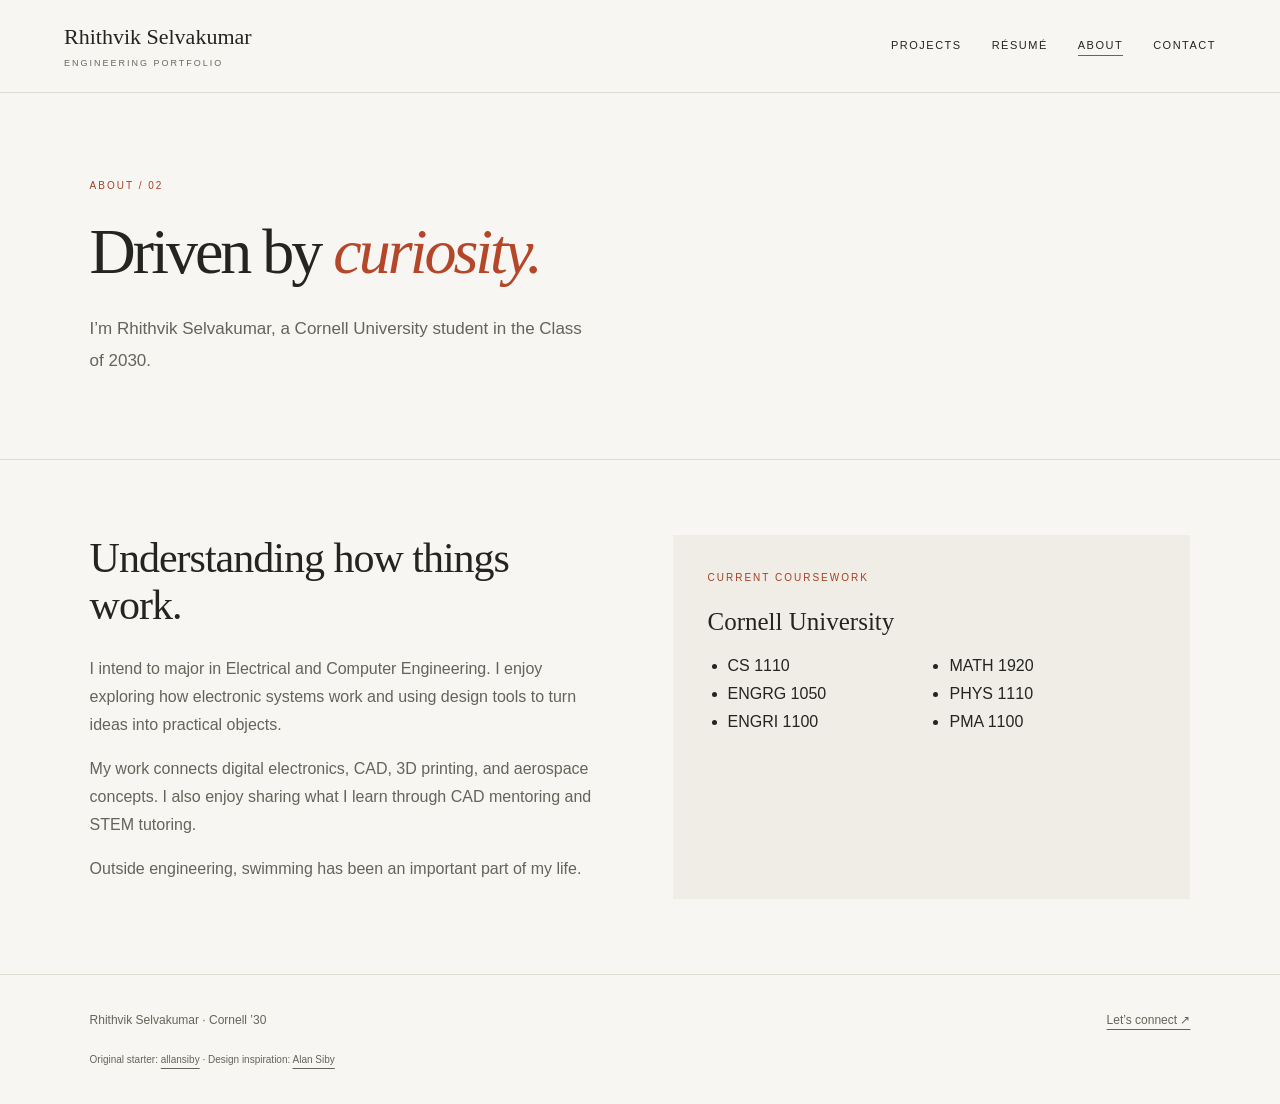
==== about.html @ dea01923 "Add files via upload" ====
<!DOCTYPE html><html lang="en"><head><meta charset="UTF-8"><meta name="viewport" content="width=device-width,initial-scale=1"><title>About | Rhithvik Selvakumar</title><meta name="description" content="Rhithvik Selvakumar’s engineering portfolio. Cornell University, Class of 2030. Electrical and computer engineering interests, digital circuits, CAD and fabrication."><link rel="stylesheet" href="styles.css"></head><body><a class="skip" href="#main">Skip to content</a><header><a class="logo" href="index.html">Rhithvik Selvakumar<span>ENGINEERING PORTFOLIO</span></a><nav aria-label="Main navigation"><a href="projects.html">Projects</a><a href="resume.html">Résumé</a><a href="about.html" aria-current="page">About</a><a href="contact.html">Contact</a></nav></header><main id="main"><section class="intro"><p class="eyebrow">About / 02</p><h1>Driven by <em>curiosity.</em></h1><p class="lead">I’m Rhithvik Selvakumar, a Cornell University student in the Class of 2030.</p></section><section class="section two-col"><div class="prose"><h2>Understanding how things work.</h2><p>I intend to major in Electrical and Computer Engineering. I enjoy exploring how electronic systems work and using design tools to turn ideas into practical objects.</p><p>My work connects digital electronics, CAD, 3D printing, and aerospace concepts. I also enjoy sharing what I learn through CAD mentoring and STEM tutoring.</p><p>Outside engineering, swimming has been an important part of my life.</p></div><div class="panel"><p class="eyebrow">Current coursework</p><h3>Cornell University</h3><ul><li>CS 1110</li><li>ENGRG 1050</li><li>ENGRI 1100</li><li>MATH 1920</li><li>PHYS 1110</li><li>PMA 1100</li></ul></div></section></main><footer><span>Rhithvik Selvakumar · Cornell ’30</span><a href="mailto:rhithvikselvakumar@gmail.com">Let’s connect ↗</a><small>Original starter: <a href="https://github.com/allansiby/Portfolio">allansiby</a> · Design inspiration: <a href="https://alansiby07.github.io/portfolio/">Alan Siby</a></small></footer></body></html>
---- styles.css ----
*{box-sizing:border-box}html{scroll-behavior:smooth}body{margin:0;background:#f7f6f2;color:#242521;font:16px/1.75 Arial,Helvetica,sans-serif}a{color:inherit;text-underline-offset:5px}a:hover{color:#a43f23}header{display:flex;justify-content:space-between;align-items:center;padding:24px 5%;border-bottom:1px solid #dedbd3;gap:25px}.logo{font:22px Georgia,serif;text-decoration:none}.logo span{display:block;font:9px Arial,sans-serif;letter-spacing:2px;margin-top:8px;color:#69685e}nav{display:flex;gap:30px}nav a{font-size:11px;letter-spacing:1.5px;text-transform:uppercase;text-decoration:none}nav a[aria-current]{border-bottom:1px solid #b44729}.hero{display:grid;grid-template-columns:1.1fr 1fr;align-items:center;gap:7%;min-height:740px;padding:80px 7%;border-bottom:1px solid #dedbd3}h1,h2,h3{font-family:Georgia,'Times New Roman',serif;font-weight:400;line-height:1.12;margin:0}h1{font-size:clamp(48px,6.4vw,88px);letter-spacing:-3px}h2{font-size:42px;letter-spacing:-1px}h3{font-size:25px}em{color:#b44729;font-weight:400}.eyebrow{font:10px/1.6 Arial,sans-serif;text-transform:uppercase;letter-spacing:2px;color:#a43f23;margin:0 0 22px}.lead{max-width:510px;color:#64645b;line-height:1.9;margin:25px 0 32px;font-size:17px}.actions{display:flex;flex-wrap:wrap;gap:14px}.button{display:inline-block;padding:13px 22px;background:#252720;color:#fff;text-decoration:none;font-size:11px;letter-spacing:1px;text-transform:uppercase;border:1px solid #252720}.button:hover{background:#a43f23;color:white}.outline{background:transparent;color:#252720}.hero-art svg{width:100%;display:block}.hero-art p{font:italic 14px Georgia,serif;text-align:right;color:#747064;margin-top:15px}.section{padding:75px 7%;border-bottom:1px solid #dedbd3}.section-head{display:flex;justify-content:space-between;align-items:end;gap:20px;margin-bottom:35px}.section-head a{font-size:12px}.gallery{display:grid;grid-template-columns:repeat(2,minmax(0,1fr));gap:28px}.card{border:1px solid #dedbd3;text-decoration:none;display:block;transition:transform .2s}.card:hover{transform:translateY(-4px);color:inherit;border-color:#b44729}.card-art{height:230px;overflow:hidden;background:#efede6}.card-art svg{width:100%;height:100%}.card-text{padding:26px}.card-text .eyebrow{margin-bottom:12px}.card h3 span{float:right;color:#b44729}.card p:not(.eyebrow){font-size:14px;color:#66665e;margin-bottom:0}.ruled{border-bottom:1px solid #dedbd3;padding-bottom:15px}.timeline{margin:40px 0 0 5px;border-left:1px solid #d0c9bc;padding-left:35px}.timeline article{position:relative;max-width:660px;margin-bottom:38px}.timeline article:before{content:'';position:absolute;left:-40px;top:4px;width:9px;height:9px;border-radius:50%;background:#b44729}.timeline .eyebrow{margin-bottom:8px}.timeline p:not(.eyebrow){color:#64645b;font-size:15px}.intro{padding:85px 7% 50px;border-bottom:1px solid #dedbd3}.intro h1{max-width:950px;font-size:clamp(40px,5vw,68px)}.two-col,.detail{display:grid;grid-template-columns:1fr 1fr;gap:65px}.prose{max-width:1000px}.prose p{color:#64645b}.prose h2{margin-bottom:26px}.prose h2:not(:first-child){margin-top:45px}.prose h3{font-size:22px;margin-top:26px}.panel{background:#efede6;padding:35px}.panel ul{padding-left:20px;columns:2}.project-art svg{width:100%}.note{font-size:12px;border-top:1px solid #ddd7cc;padding-top:20px}.contact{display:grid;gap:25px}.contact a{font-size:clamp(16px,2.5vw,30px);overflow-wrap:anywhere}footer{padding:35px 7%;display:flex;flex-wrap:wrap;gap:20px;justify-content:space-between;font-size:12px;color:#64645b}footer small{width:100%;font-size:10px}a:focus-visible{outline:3px solid #b44729;outline-offset:5px}.skip{position:absolute;top:-100px;background:white;padding:12px}.skip:focus{top:5px;z-index:10}@media(max-width:760px){header{align-items:flex-start;flex-direction:column;padding:22px 6%}nav{gap:22px;flex-wrap:wrap}.hero{grid-template-columns:1fr;min-height:auto;padding:55px 6%;gap:35px}h1{letter-spacing:-2px}.hero-art{max-width:430px}.section,.intro{padding:48px 6%}.gallery,.two-col,.detail{grid-template-columns:1fr;gap:25px}.section-head{align-items:start}h2{font-size:32px}.card-art{height:210px}.lead{font-size:16px}.intro h1{overflow-wrap:anywhere}footer{padding:28px 6%}}@media(prefers-reduced-motion:reduce){html{scroll-behavior:auto}.card{transition:none}}@media print{header,footer,.actions{display:none}.hero{min-height:0}.section{padding:20px}.card{break-inside:avoid}body{background:white}}
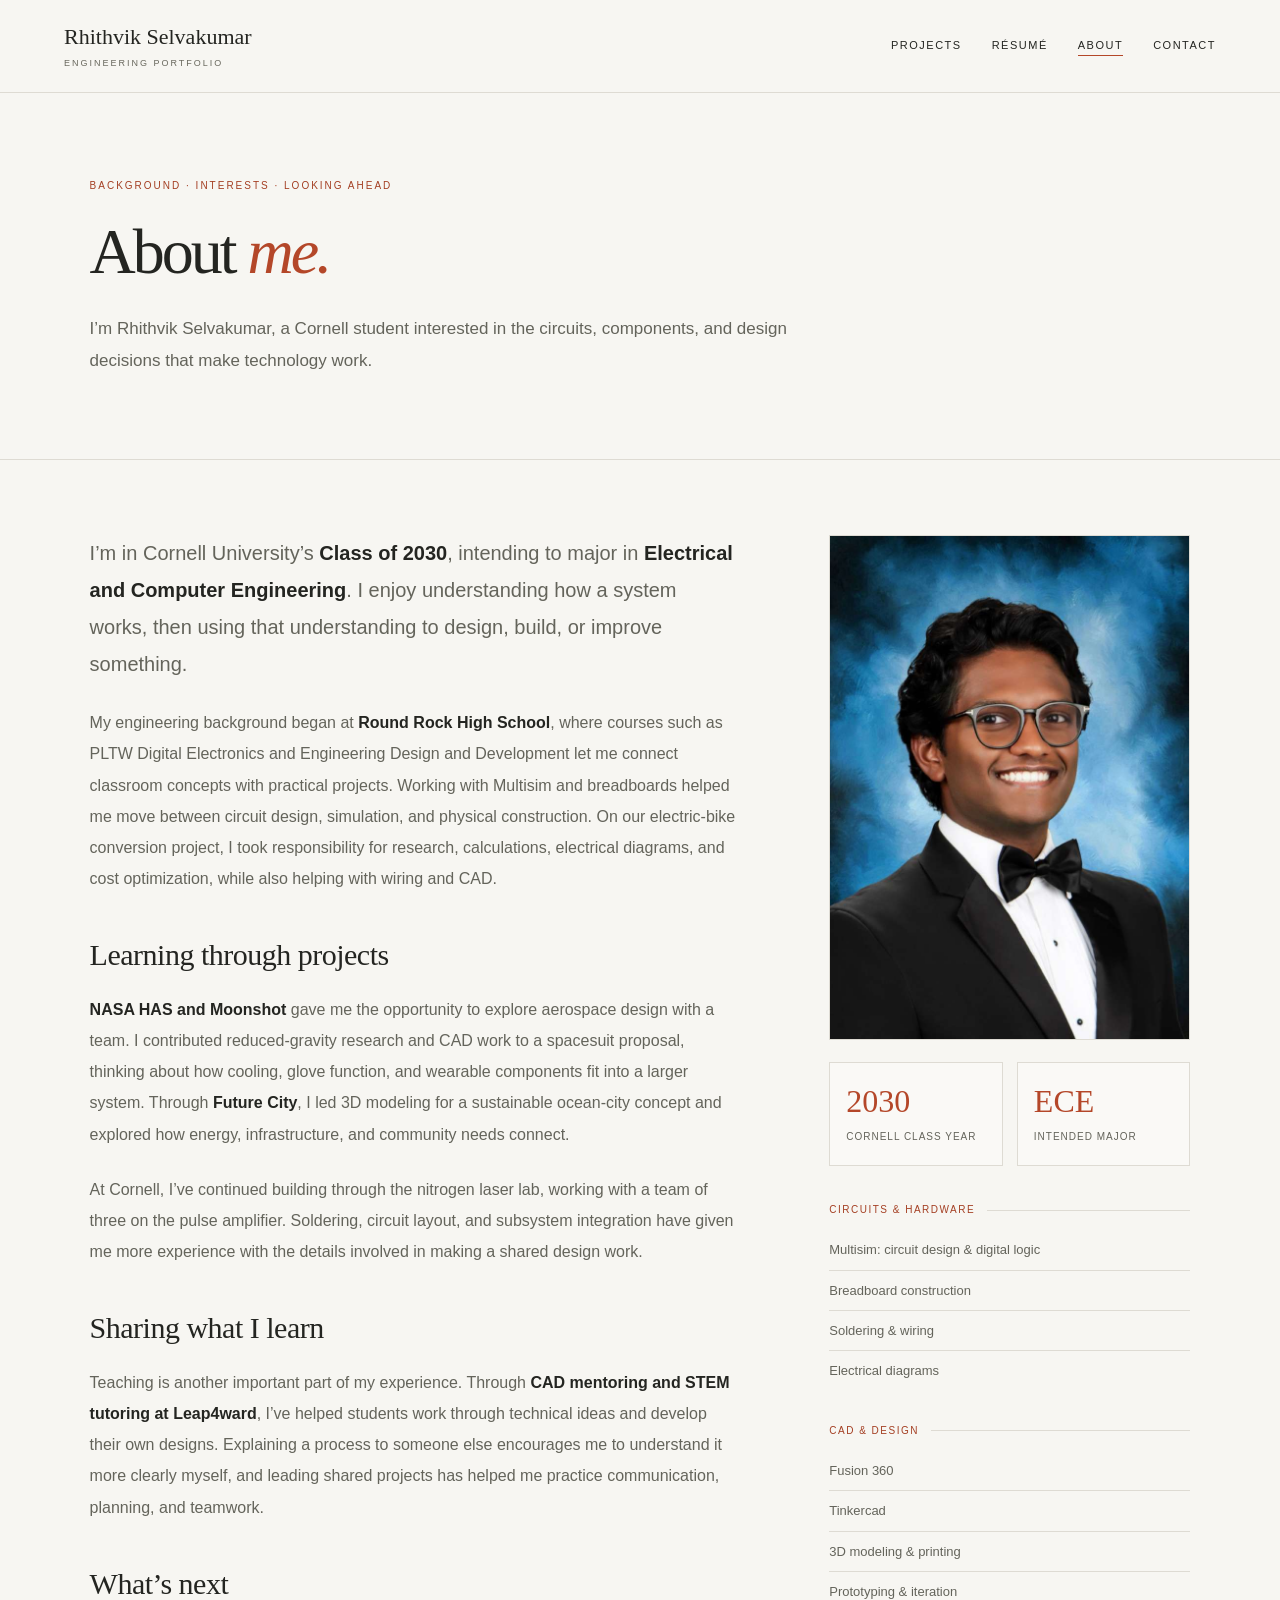
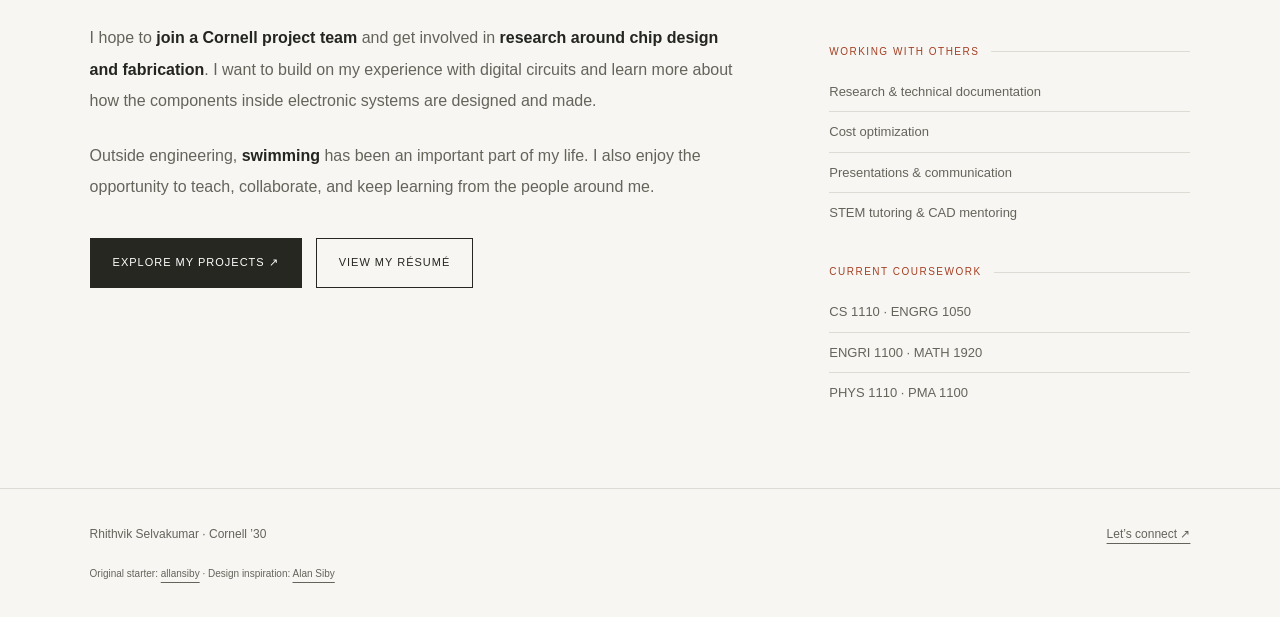
==== commit 8882b9ff: "Add files via upload" ====
--- a/about.html
+++ b/about.html
@@ -1 +1 @@
-<!DOCTYPE html><html lang="en"><head><meta charset="UTF-8"><meta name="viewport" content="width=device-width,initial-scale=1"><title>About | Rhithvik Selvakumar</title><meta name="description" content="Rhithvik Selvakumar’s engineering portfolio. Cornell University, Class of 2030. Electrical and computer engineering interests, digital circuits, CAD and fabrication."><link rel="stylesheet" href="styles.css"></head><body><a class="skip" href="#main">Skip to content</a><header><a class="logo" href="index.html">Rhithvik Selvakumar<span>ENGINEERING PORTFOLIO</span></a><nav aria-label="Main navigation"><a href="projects.html">Projects</a><a href="resume.html">Résumé</a><a href="about.html" aria-current="page">About</a><a href="contact.html">Contact</a></nav></header><main id="main"><section class="intro"><p class="eyebrow">About / 02</p><h1>Driven by <em>curiosity.</em></h1><p class="lead">I’m Rhithvik Selvakumar, a Cornell University student in the Class of 2030.</p></section><section class="section two-col"><div class="prose"><h2>Understanding how things work.</h2><p>I intend to major in Electrical and Computer Engineering. I enjoy exploring how electronic systems work and using design tools to turn ideas into practical objects.</p><p>My work connects digital electronics, CAD, 3D printing, and aerospace concepts. I also enjoy sharing what I learn through CAD mentoring and STEM tutoring.</p><p>Outside engineering, swimming has been an important part of my life.</p></div><div class="panel"><p class="eyebrow">Current coursework</p><h3>Cornell University</h3><ul><li>CS 1110</li><li>ENGRG 1050</li><li>ENGRI 1100</li><li>MATH 1920</li><li>PHYS 1110</li><li>PMA 1100</li></ul></div></section></main><footer><span>Rhithvik Selvakumar · Cornell ’30</span><a href="mailto:rhithvikselvakumar@gmail.com">Let’s connect ↗</a><small>Original starter: <a href="https://github.com/allansiby/Portfolio">allansiby</a> · Design inspiration: <a href="https://alansiby07.github.io/portfolio/">Alan Siby</a></small></footer></body></html>+<!DOCTYPE html><html lang="en"><head><meta charset="UTF-8"><meta name="viewport" content="width=device-width,initial-scale=1"><title>About | Rhithvik Selvakumar</title><meta name="description" content="Meet Rhithvik Selvakumar, Cornell Class of 2030, with interests in electrical and computer engineering, chip design, CAD, and hands-on projects."><link rel="stylesheet" href="styles.css?v=laser-gallery-2"><link rel="stylesheet" href="about.css"></head><body><a class="skip" href="#main">Skip to content</a><header><a class="logo" href="index.html">Rhithvik Selvakumar<span>ENGINEERING PORTFOLIO</span></a><nav aria-label="Main navigation"><a href="projects.html">Projects</a><a href="resume.html">Résumé</a><a href="about.html" aria-current="page">About</a><a href="contact.html">Contact</a></nav></header><main id="main"><section class="intro about-intro"><p class="eyebrow">Background · Interests · Looking ahead</p><h1>About <em>me.</em></h1><p class="lead">I’m Rhithvik Selvakumar, a Cornell student interested in the circuits, components, and design decisions that make technology work.</p></section><section class="section about-layout"><div class="about-story"><p class="about-opening">I’m in Cornell University’s <strong>Class of 2030</strong>, intending to major in <strong>Electrical and Computer Engineering</strong>. I enjoy understanding how a system works, then using that understanding to design, build, or improve something.</p><p>My engineering background began at <strong>Round Rock High School</strong>, where courses such as PLTW Digital Electronics and Engineering Design and Development let me connect classroom concepts with practical projects. Working with Multisim and breadboards helped me move between circuit design, simulation, and physical construction. On our electric-bike conversion project, I took responsibility for research, calculations, electrical diagrams, and cost optimization, while also helping with wiring and CAD.</p><h2>Learning through projects</h2><p><strong>NASA HAS and Moonshot</strong> gave me the opportunity to explore aerospace design with a team. I contributed reduced-gravity research and CAD work to a spacesuit proposal, thinking about how cooling, glove function, and wearable components fit into a larger system. Through <strong>Future City</strong>, I led 3D modeling for a sustainable ocean-city concept and explored how energy, infrastructure, and community needs connect.</p><p>At Cornell, I’ve continued building through the nitrogen laser lab, working with a team of three on the pulse amplifier. Soldering, circuit layout, and subsystem integration have given me more experience with the details involved in making a shared design work.</p><h2>Sharing what I learn</h2><p>Teaching is another important part of my experience. Through <strong>CAD mentoring and STEM tutoring at Leap4ward</strong>, I’ve helped students work through technical ideas and develop their own designs. Explaining a process to someone else encourages me to understand it more clearly myself, and leading shared projects has helped me practice communication, planning, and teamwork.</p><h2>What’s next</h2><p>I hope to <strong>join a Cornell project team</strong> and get involved in <strong>research around chip design and fabrication</strong>. I want to build on my experience with digital circuits and learn more about how the components inside electronic systems are designed and made.</p><p>Outside engineering, <strong>swimming</strong> has been an important part of my life. I also enjoy the opportunity to teach, collaborate, and keep learning from the people around me.</p><div class="actions about-actions"><a class="button" href="projects.html">Explore my projects ↗</a><a class="button outline" href="resume.html">View my résumé</a></div></div><aside class="about-aside" aria-label="Portrait, education, and skills"><img class="about-photo" src="images/about/rhithvik-headshot.jpg" alt="Portrait of Rhithvik Selvakumar" width="731" height="1024"><div class="about-facts"><div><strong>2030</strong><span>Cornell class year</span></div><div><strong>ECE</strong><span>Intended major</span></div></div><section class="about-skill"><h2>Circuits &amp; hardware</h2><ul><li>Multisim: circuit design &amp; digital logic</li><li>Breadboard construction</li><li>Soldering &amp; wiring</li><li>Electrical diagrams</li></ul></section><section class="about-skill"><h2>CAD &amp; design</h2><ul><li>Fusion 360</li><li>Tinkercad</li><li>3D modeling &amp; printing</li><li>Prototyping &amp; iteration</li></ul></section><section class="about-skill"><h2>Working with others</h2><ul><li>Research &amp; technical documentation</li><li>Cost optimization</li><li>Presentations &amp; communication</li><li>STEM tutoring &amp; CAD mentoring</li></ul></section><section class="about-skill"><h2>Current coursework</h2><ul><li>CS 1110 · ENGRG 1050</li><li>ENGRI 1100 · MATH 1920</li><li>PHYS 1110 · PMA 1100</li></ul></section></aside></section></main><footer><span>Rhithvik Selvakumar · Cornell ’30</span><a href="mailto:rhithvikselvakumar@gmail.com">Let’s connect ↗</a><small>Original starter: <a href="https://github.com/allansiby/Portfolio">allansiby</a> · Design inspiration: <a href="https://alansiby07.github.io/portfolio/">Alan Siby</a></small></footer></body></html>
--- a/styles.css
+++ b/styles.css
@@ -1 +1,6 @@
 *{box-sizing:border-box}html{scroll-behavior:smooth}body{margin:0;background:#f7f6f2;color:#242521;font:16px/1.75 Arial,Helvetica,sans-serif}a{color:inherit;text-underline-offset:5px}a:hover{color:#a43f23}header{display:flex;justify-content:space-between;align-items:center;padding:24px 5%;border-bottom:1px solid #dedbd3;gap:25px}.logo{font:22px Georgia,serif;text-decoration:none}.logo span{display:block;font:9px Arial,sans-serif;letter-spacing:2px;margin-top:8px;color:#69685e}nav{display:flex;gap:30px}nav a{font-size:11px;letter-spacing:1.5px;text-transform:uppercase;text-decoration:none}nav a[aria-current]{border-bottom:1px solid #b44729}.hero{display:grid;grid-template-columns:1.1fr 1fr;align-items:center;gap:7%;min-height:740px;padding:80px 7%;border-bottom:1px solid #dedbd3}h1,h2,h3{font-family:Georgia,'Times New Roman',serif;font-weight:400;line-height:1.12;margin:0}h1{font-size:clamp(48px,6.4vw,88px);letter-spacing:-3px}h2{font-size:42px;letter-spacing:-1px}h3{font-size:25px}em{color:#b44729;font-weight:400}.eyebrow{font:10px/1.6 Arial,sans-serif;text-transform:uppercase;letter-spacing:2px;color:#a43f23;margin:0 0 22px}.lead{max-width:510px;color:#64645b;line-height:1.9;margin:25px 0 32px;font-size:17px}.actions{display:flex;flex-wrap:wrap;gap:14px}.button{display:inline-block;padding:13px 22px;background:#252720;color:#fff;text-decoration:none;font-size:11px;letter-spacing:1px;text-transform:uppercase;border:1px solid #252720}.button:hover{background:#a43f23;color:white}.outline{background:transparent;color:#252720}.hero-art svg{width:100%;display:block}.hero-art p{font:italic 14px Georgia,serif;text-align:right;color:#747064;margin-top:15px}.section{padding:75px 7%;border-bottom:1px solid #dedbd3}.section-head{display:flex;justify-content:space-between;align-items:end;gap:20px;margin-bottom:35px}.section-head a{font-size:12px}.gallery{display:grid;grid-template-columns:repeat(2,minmax(0,1fr));gap:28px}.card{border:1px solid #dedbd3;text-decoration:none;display:block;transition:transform .2s}.card:hover{transform:translateY(-4px);color:inherit;border-color:#b44729}.card-art{height:230px;overflow:hidden;background:#efede6}.card-art svg{width:100%;height:100%}.card-text{padding:26px}.card-text .eyebrow{margin-bottom:12px}.card h3 span{float:right;color:#b44729}.card p:not(.eyebrow){font-size:14px;color:#66665e;margin-bottom:0}.ruled{border-bottom:1px solid #dedbd3;padding-bottom:15px}.timeline{margin:40px 0 0 5px;border-left:1px solid #d0c9bc;padding-left:35px}.timeline article{position:relative;max-width:660px;margin-bottom:38px}.timeline article:before{content:'';position:absolute;left:-40px;top:4px;width:9px;height:9px;border-radius:50%;background:#b44729}.timeline .eyebrow{margin-bottom:8px}.timeline p:not(.eyebrow){color:#64645b;font-size:15px}.intro{padding:85px 7% 50px;border-bottom:1px solid #dedbd3}.intro h1{max-width:950px;font-size:clamp(40px,5vw,68px)}.two-col,.detail{display:grid;grid-template-columns:1fr 1fr;gap:65px}.prose{max-width:1000px}.prose p{color:#64645b}.prose h2{margin-bottom:26px}.prose h2:not(:first-child){margin-top:45px}.prose h3{font-size:22px;margin-top:26px}.panel{background:#efede6;padding:35px}.panel ul{padding-left:20px;columns:2}.project-art svg{width:100%}.note{font-size:12px;border-top:1px solid #ddd7cc;padding-top:20px}.contact{display:grid;gap:25px}.contact a{font-size:clamp(16px,2.5vw,30px);overflow-wrap:anywhere}footer{padding:35px 7%;display:flex;flex-wrap:wrap;gap:20px;justify-content:space-between;font-size:12px;color:#64645b}footer small{width:100%;font-size:10px}a:focus-visible{outline:3px solid #b44729;outline-offset:5px}.skip{position:absolute;top:-100px;background:white;padding:12px}.skip:focus{top:5px;z-index:10}@media(max-width:760px){header{align-items:flex-start;flex-direction:column;padding:22px 6%}nav{gap:22px;flex-wrap:wrap}.hero{grid-template-columns:1fr;min-height:auto;padding:55px 6%;gap:35px}h1{letter-spacing:-2px}.hero-art{max-width:430px}.section,.intro{padding:48px 6%}.gallery,.two-col,.detail{grid-template-columns:1fr;gap:25px}.section-head{align-items:start}h2{font-size:32px}.card-art{height:210px}.lead{font-size:16px}.intro h1{overflow-wrap:anywhere}footer{padding:28px 6%}}@media(prefers-reduced-motion:reduce){html{scroll-behavior:auto}.card{transition:none}}@media print{header,footer,.actions{display:none}.hero{min-height:0}.section{padding:20px}.card{break-inside:avoid}body{background:white}}
+
+/* Laser project gallery */
+.card-art img{width:100%;height:100%;object-fit:cover}.project-summary{max-width:850px;margin-bottom:35px}.project-summary p:not(.eyebrow){color:#64645b}.carousel{max-width:1100px;margin:0 auto 65px}.carousel-stage{height:clamp(290px,60vw,650px);background:#eae7df;display:flex;align-items:center;justify-content:center;touch-action:pan-y}.carousel-stage img,.carousel-stage video{width:100%;height:100%;object-fit:contain}.carousel-controls{display:flex;justify-content:space-between;align-items:center;gap:12px;margin:18px 0}.carousel button{cursor:pointer;font:inherit;background:transparent;color:#252720;border:1px solid #b9b3a7;padding:10px 16px;min-height:44px}.carousel button:hover{border-color:#a43f23;color:#a43f23}.carousel button:focus-visible{outline:3px solid #b44729;outline-offset:3px}#laser-caption{margin-bottom:5px;color:#64645b}#laser-original{font-size:12px}.carousel-thumbs{display:flex;gap:9px;overflow-x:auto;padding:15px 3px}.carousel-thumbs button{padding:3px;flex:0 0 88px;height:70px}.carousel-thumbs img{width:100%;height:100%;object-fit:cover}.carousel-thumbs button[aria-current=true]{border:3px solid #a43f23}.case-study{display:grid;grid-template-columns:1fr 1fr;gap:40px 55px;margin-bottom:45px}.case-study h2{font-size:30px}.case-study p,.case-study li{color:#64645b}.case-study ul{padding-left:20px}@media(max-width:760px){.case-study{grid-template-columns:1fr}.carousel-controls button{font-size:13px;padding:10px}.carousel-stage{height:380px}}
+
+.carousel-thumbs button{position:relative}.video-badge{position:absolute;bottom:3px;right:3px;background:#252720;color:white;font-size:12px;padding:0 6px;border-radius:2px}
--- a/about.css
+++ b/about.css
@@ -0,0 +1 @@
+.about-intro .lead{max-width:740px}.about-layout{display:grid;grid-template-columns:minmax(0,1.8fr) minmax(250px,1fr);gap:clamp(40px,7vw,100px);align-items:start}.about-story{color:#64645b;font-size:16px;line-height:1.95}.about-story p{margin:0 0 24px}.about-story .about-opening{font-size:20px;line-height:1.85}.about-story strong{color:#242521;font-weight:600}.about-story h2{font-size:30px;line-height:1.25;letter-spacing:-.5px;margin:42px 0 20px;color:#242521}.about-photo{display:block;width:100%;height:auto;border:1px solid #dedbd3}.about-facts{display:grid;grid-template-columns:1fr 1fr;gap:14px;margin:22px 0 36px}.about-facts>div{border:1px solid #dedbd3;padding:20px 16px;background:#faf9f6}.about-facts strong{display:block;font:32px/1.15 Georgia,serif;color:#b44729;margin-bottom:8px}.about-facts span{display:block;font:10px/1.7 Arial,sans-serif;letter-spacing:1px;text-transform:uppercase;color:#64645b}.about-skill{margin-top:32px}.about-skill h2{display:flex;align-items:center;gap:12px;font:10px/1.6 Arial,sans-serif;text-transform:uppercase;letter-spacing:1.5px;color:#a43f23}.about-skill h2:after{content:'';height:1px;flex:1;background:#dedbd3}.about-skill ul{list-style:none;padding:0;margin:12px 0 0}.about-skill li{padding:9px 0;border-bottom:1px solid #dedbd3;color:#64645b;font-size:13px;line-height:1.65}.about-skill li:last-child{border-bottom:0}.about-actions{margin-top:36px}@media(max-width:760px){.about-layout{grid-template-columns:1fr;gap:42px}.about-aside{display:grid;grid-template-columns:1fr 1fr;gap:0 24px}.about-photo{grid-column:1/-1;max-width:320px;margin:auto}.about-facts{grid-column:1/-1;width:100%;max-width:420px;margin:22px auto 0}.about-story .about-opening{font-size:18px}.about-story h2{font-size:27px}.about-story{font-size:15px}}@media(max-width:420px){.about-aside{grid-template-columns:1fr}.about-skill{grid-column:1/-1}}@media print{.about-layout{grid-template-columns:2fr 1fr;gap:30px}.about-story{font-size:12px}.about-story h2{margin-top:24px}}
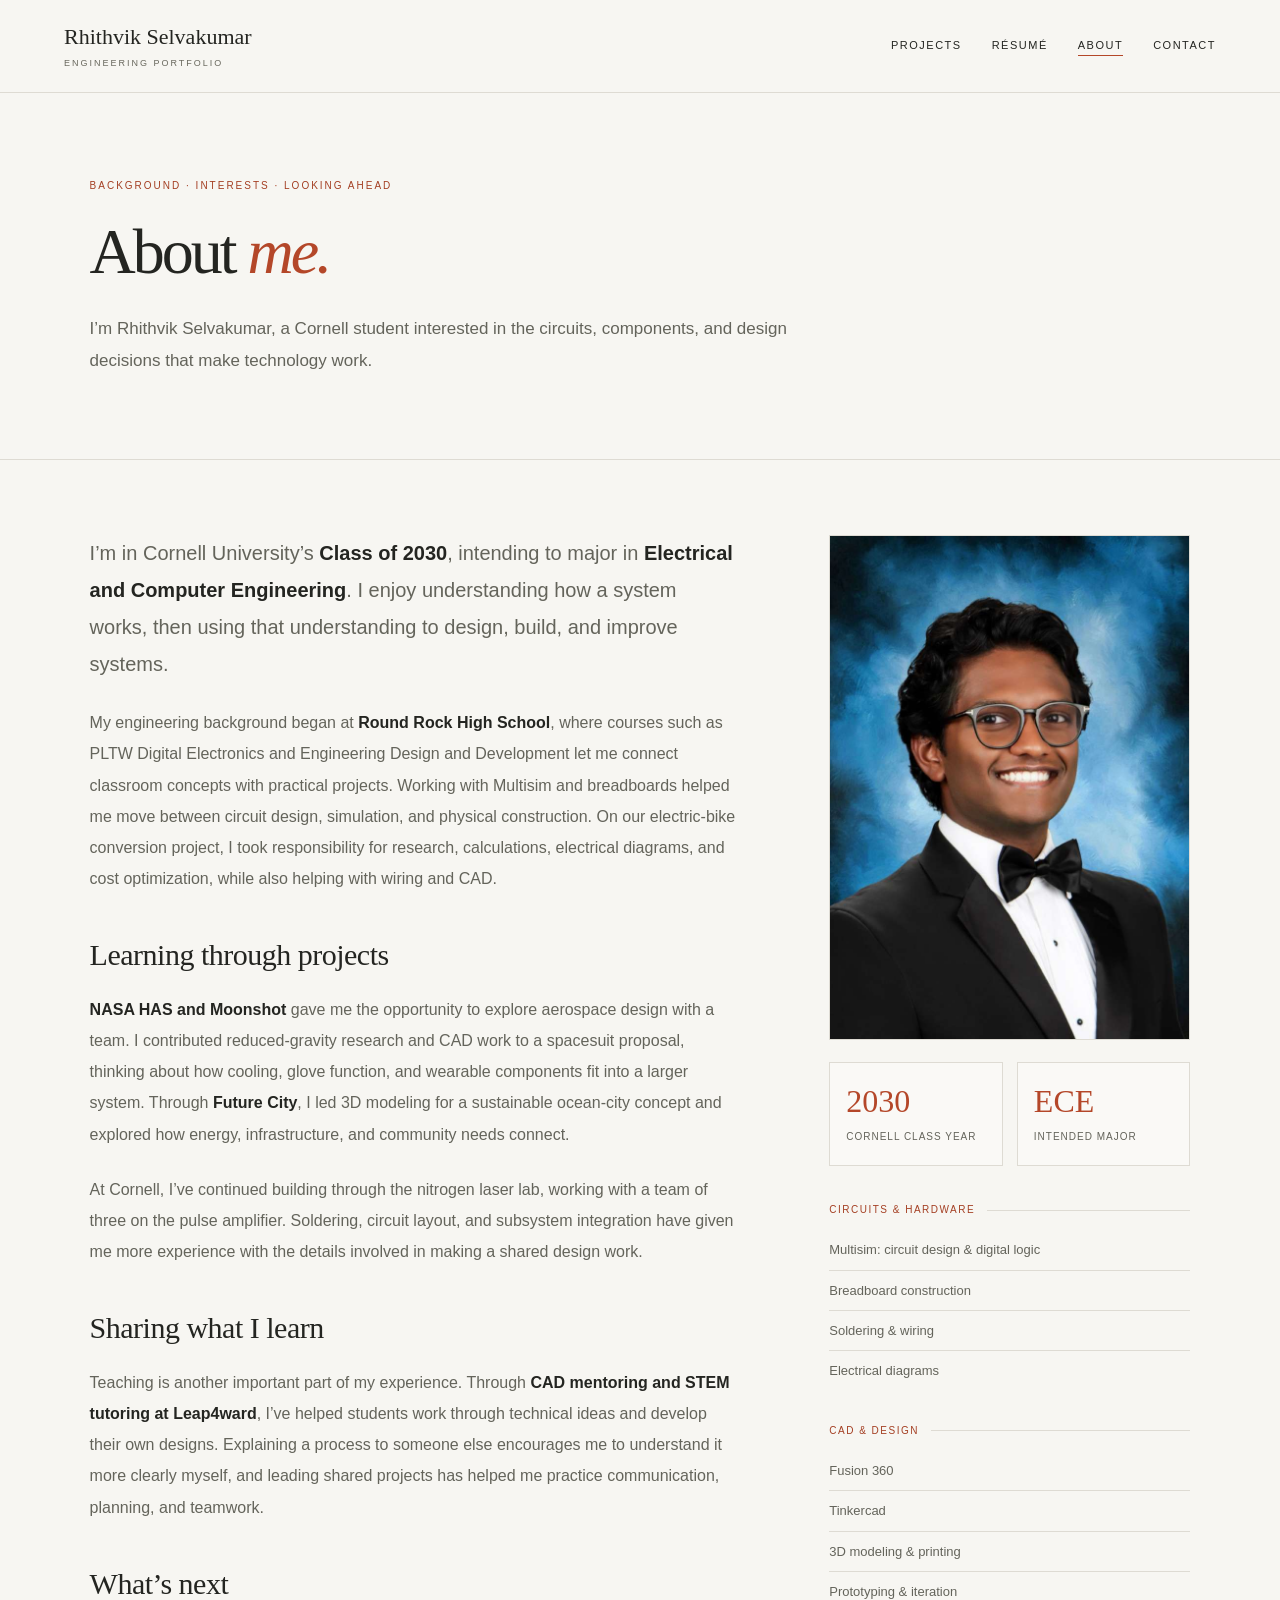
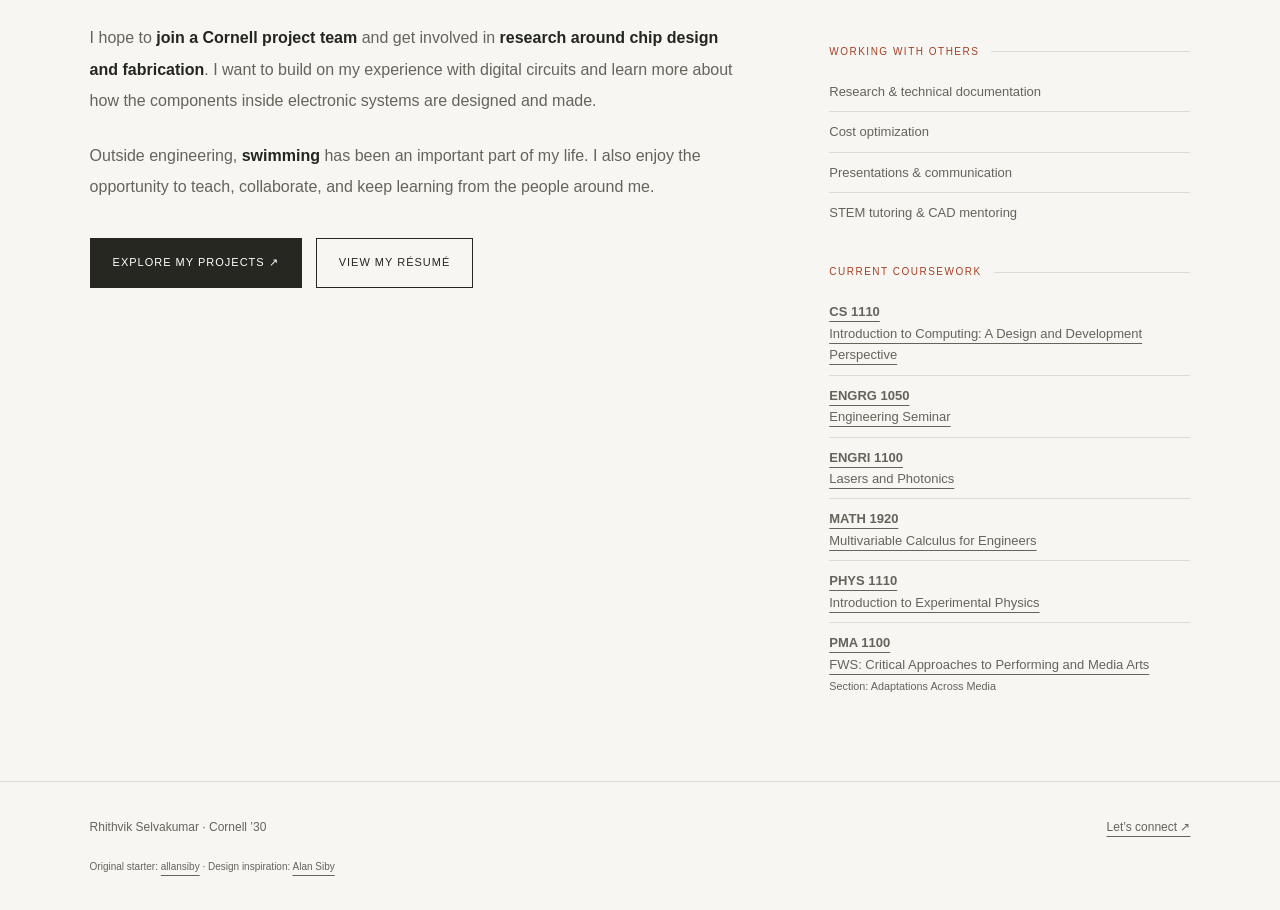
==== commit 41f76dce: "Add files via upload" ====
--- a/about.html
+++ b/about.html
@@ -1 +1 @@
-<!DOCTYPE html><html lang="en"><head><meta charset="UTF-8"><meta name="viewport" content="width=device-width,initial-scale=1"><title>About | Rhithvik Selvakumar</title><meta name="description" content="Meet Rhithvik Selvakumar, Cornell Class of 2030, with interests in electrical and computer engineering, chip design, CAD, and hands-on projects."><link rel="stylesheet" href="styles.css?v=laser-gallery-2"><link rel="stylesheet" href="about.css"></head><body><a class="skip" href="#main">Skip to content</a><header><a class="logo" href="index.html">Rhithvik Selvakumar<span>ENGINEERING PORTFOLIO</span></a><nav aria-label="Main navigation"><a href="projects.html">Projects</a><a href="resume.html">Résumé</a><a href="about.html" aria-current="page">About</a><a href="contact.html">Contact</a></nav></header><main id="main"><section class="intro about-intro"><p class="eyebrow">Background · Interests · Looking ahead</p><h1>About <em>me.</em></h1><p class="lead">I’m Rhithvik Selvakumar, a Cornell student interested in the circuits, components, and design decisions that make technology work.</p></section><section class="section about-layout"><div class="about-story"><p class="about-opening">I’m in Cornell University’s <strong>Class of 2030</strong>, intending to major in <strong>Electrical and Computer Engineering</strong>. I enjoy understanding how a system works, then using that understanding to design, build, or improve something.</p><p>My engineering background began at <strong>Round Rock High School</strong>, where courses such as PLTW Digital Electronics and Engineering Design and Development let me connect classroom concepts with practical projects. Working with Multisim and breadboards helped me move between circuit design, simulation, and physical construction. On our electric-bike conversion project, I took responsibility for research, calculations, electrical diagrams, and cost optimization, while also helping with wiring and CAD.</p><h2>Learning through projects</h2><p><strong>NASA HAS and Moonshot</strong> gave me the opportunity to explore aerospace design with a team. I contributed reduced-gravity research and CAD work to a spacesuit proposal, thinking about how cooling, glove function, and wearable components fit into a larger system. Through <strong>Future City</strong>, I led 3D modeling for a sustainable ocean-city concept and explored how energy, infrastructure, and community needs connect.</p><p>At Cornell, I’ve continued building through the nitrogen laser lab, working with a team of three on the pulse amplifier. Soldering, circuit layout, and subsystem integration have given me more experience with the details involved in making a shared design work.</p><h2>Sharing what I learn</h2><p>Teaching is another important part of my experience. Through <strong>CAD mentoring and STEM tutoring at Leap4ward</strong>, I’ve helped students work through technical ideas and develop their own designs. Explaining a process to someone else encourages me to understand it more clearly myself, and leading shared projects has helped me practice communication, planning, and teamwork.</p><h2>What’s next</h2><p>I hope to <strong>join a Cornell project team</strong> and get involved in <strong>research around chip design and fabrication</strong>. I want to build on my experience with digital circuits and learn more about how the components inside electronic systems are designed and made.</p><p>Outside engineering, <strong>swimming</strong> has been an important part of my life. I also enjoy the opportunity to teach, collaborate, and keep learning from the people around me.</p><div class="actions about-actions"><a class="button" href="projects.html">Explore my projects ↗</a><a class="button outline" href="resume.html">View my résumé</a></div></div><aside class="about-aside" aria-label="Portrait, education, and skills"><img class="about-photo" src="images/about/rhithvik-headshot.jpg" alt="Portrait of Rhithvik Selvakumar" width="731" height="1024"><div class="about-facts"><div><strong>2030</strong><span>Cornell class year</span></div><div><strong>ECE</strong><span>Intended major</span></div></div><section class="about-skill"><h2>Circuits &amp; hardware</h2><ul><li>Multisim: circuit design &amp; digital logic</li><li>Breadboard construction</li><li>Soldering &amp; wiring</li><li>Electrical diagrams</li></ul></section><section class="about-skill"><h2>CAD &amp; design</h2><ul><li>Fusion 360</li><li>Tinkercad</li><li>3D modeling &amp; printing</li><li>Prototyping &amp; iteration</li></ul></section><section class="about-skill"><h2>Working with others</h2><ul><li>Research &amp; technical documentation</li><li>Cost optimization</li><li>Presentations &amp; communication</li><li>STEM tutoring &amp; CAD mentoring</li></ul></section><section class="about-skill"><h2>Current coursework</h2><ul><li>CS 1110 · ENGRG 1050</li><li>ENGRI 1100 · MATH 1920</li><li>PHYS 1110 · PMA 1100</li></ul></section></aside></section></main><footer><span>Rhithvik Selvakumar · Cornell ’30</span><a href="mailto:rhithvikselvakumar@gmail.com">Let’s connect ↗</a><small>Original starter: <a href="https://github.com/allansiby/Portfolio">allansiby</a> · Design inspiration: <a href="https://alansiby07.github.io/portfolio/">Alan Siby</a></small></footer></body></html>+<!DOCTYPE html><html lang="en"><head><meta charset="UTF-8"><meta name="viewport" content="width=device-width,initial-scale=1"><title>About | Rhithvik Selvakumar</title><meta name="description" content="Meet Rhithvik Selvakumar, Cornell Class of 2030, with interests in electrical and computer engineering, chip design, CAD, and hands-on projects."><link rel="stylesheet" href="styles.css?v=laser-gallery-2"><link rel="stylesheet" href="about.css"></head><body><a class="skip" href="#main">Skip to content</a><header><a class="logo" href="index.html">Rhithvik Selvakumar<span>ENGINEERING PORTFOLIO</span></a><nav aria-label="Main navigation"><a href="projects.html">Projects</a><a href="resume.html">Résumé</a><a href="about.html" aria-current="page">About</a><a href="contact.html">Contact</a></nav></header><main id="main"><section class="intro about-intro"><p class="eyebrow">Background · Interests · Looking ahead</p><h1>About <em>me.</em></h1><p class="lead">I’m Rhithvik Selvakumar, a Cornell student interested in the circuits, components, and design decisions that make technology work.</p></section><section class="section about-layout"><div class="about-story"><p class="about-opening">I’m in Cornell University’s <strong>Class of 2030</strong>, intending to major in <strong>Electrical and Computer Engineering</strong>. I enjoy understanding how a system works, then using that understanding to design, build, and improve systems.</p><p>My engineering background began at <strong>Round Rock High School</strong>, where courses such as PLTW Digital Electronics and Engineering Design and Development let me connect classroom concepts with practical projects. Working with Multisim and breadboards helped me move between circuit design, simulation, and physical construction. On our electric-bike conversion project, I took responsibility for research, calculations, electrical diagrams, and cost optimization, while also helping with wiring and CAD.</p><h2>Learning through projects</h2><p><strong>NASA HAS and Moonshot</strong> gave me the opportunity to explore aerospace design with a team. I contributed reduced-gravity research and CAD work to a spacesuit proposal, thinking about how cooling, glove function, and wearable components fit into a larger system. Through <strong>Future City</strong>, I led 3D modeling for a sustainable ocean-city concept and explored how energy, infrastructure, and community needs connect.</p><p>At Cornell, I’ve continued building through the nitrogen laser lab, working with a team of three on the pulse amplifier. Soldering, circuit layout, and subsystem integration have given me more experience with the details involved in making a shared design work.</p><h2>Sharing what I learn</h2><p>Teaching is another important part of my experience. Through <strong>CAD mentoring and STEM tutoring at Leap4ward</strong>, I’ve helped students work through technical ideas and develop their own designs. Explaining a process to someone else encourages me to understand it more clearly myself, and leading shared projects has helped me practice communication, planning, and teamwork.</p><h2>What’s next</h2><p>I hope to <strong>join a Cornell project team</strong> and get involved in <strong>research around chip design and fabrication</strong>. I want to build on my experience with digital circuits and learn more about how the components inside electronic systems are designed and made.</p><p>Outside engineering, <strong>swimming</strong> has been an important part of my life. I also enjoy the opportunity to teach, collaborate, and keep learning from the people around me.</p><div class="actions about-actions"><a class="button" href="projects.html">Explore my projects ↗</a><a class="button outline" href="resume.html">View my résumé</a></div></div><aside class="about-aside" aria-label="Portrait, education, and skills"><img class="about-photo" src="images/about/rhithvik-headshot.jpg" alt="Portrait of Rhithvik Selvakumar" width="731" height="1024"><div class="about-facts"><div><strong>2030</strong><span>Cornell class year</span></div><div><strong>ECE</strong><span>Intended major</span></div></div><section class="about-skill"><h2>Circuits &amp; hardware</h2><ul><li>Multisim: circuit design &amp; digital logic</li><li>Breadboard construction</li><li>Soldering &amp; wiring</li><li>Electrical diagrams</li></ul></section><section class="about-skill"><h2>CAD &amp; design</h2><ul><li>Fusion 360</li><li>Tinkercad</li><li>3D modeling &amp; printing</li><li>Prototyping &amp; iteration</li></ul></section><section class="about-skill"><h2>Working with others</h2><ul><li>Research &amp; technical documentation</li><li>Cost optimization</li><li>Presentations &amp; communication</li><li>STEM tutoring &amp; CAD mentoring</li></ul></section><section class="about-skill"><h2>Current coursework</h2><ul><li><a href="https://catalog.cornell.edu/courses/cs/" target="_blank" rel="noopener"><strong>CS 1110</strong><br>Introduction to Computing: A Design and Development Perspective</a></li><li><a href="https://catalog.cornell.edu/courses/engrg/" target="_blank" rel="noopener"><strong>ENGRG 1050</strong><br>Engineering Seminar</a></li><li><a href="https://catalog.cornell.edu/courses/engri/" target="_blank" rel="noopener"><strong>ENGRI 1100</strong><br>Lasers and Photonics</a></li><li><a href="https://catalog.cornell.edu/courses/math/" target="_blank" rel="noopener"><strong>MATH 1920</strong><br>Multivariable Calculus for Engineers</a></li><li><a href="https://catalog.cornell.edu/courses/phys/" target="_blank" rel="noopener"><strong>PHYS 1110</strong><br>Introduction to Experimental Physics</a></li><li><a href="https://classes.cornell.edu/browse/roster/FA26/class/PMA/1100" target="_blank" rel="noopener"><strong>PMA 1100</strong><br>FWS: Critical Approaches to Performing and Media Arts</a><br><small>Section: Adaptations Across Media</small></li></ul></section></aside></section></main><footer><span>Rhithvik Selvakumar · Cornell ’30</span><a href="mailto:rhithvikselvakumar@gmail.com">Let’s connect ↗</a><small>Original starter: <a href="https://github.com/allansiby/Portfolio">allansiby</a> · Design inspiration: <a href="https://alansiby07.github.io/portfolio/">Alan Siby</a></small></footer></body></html>
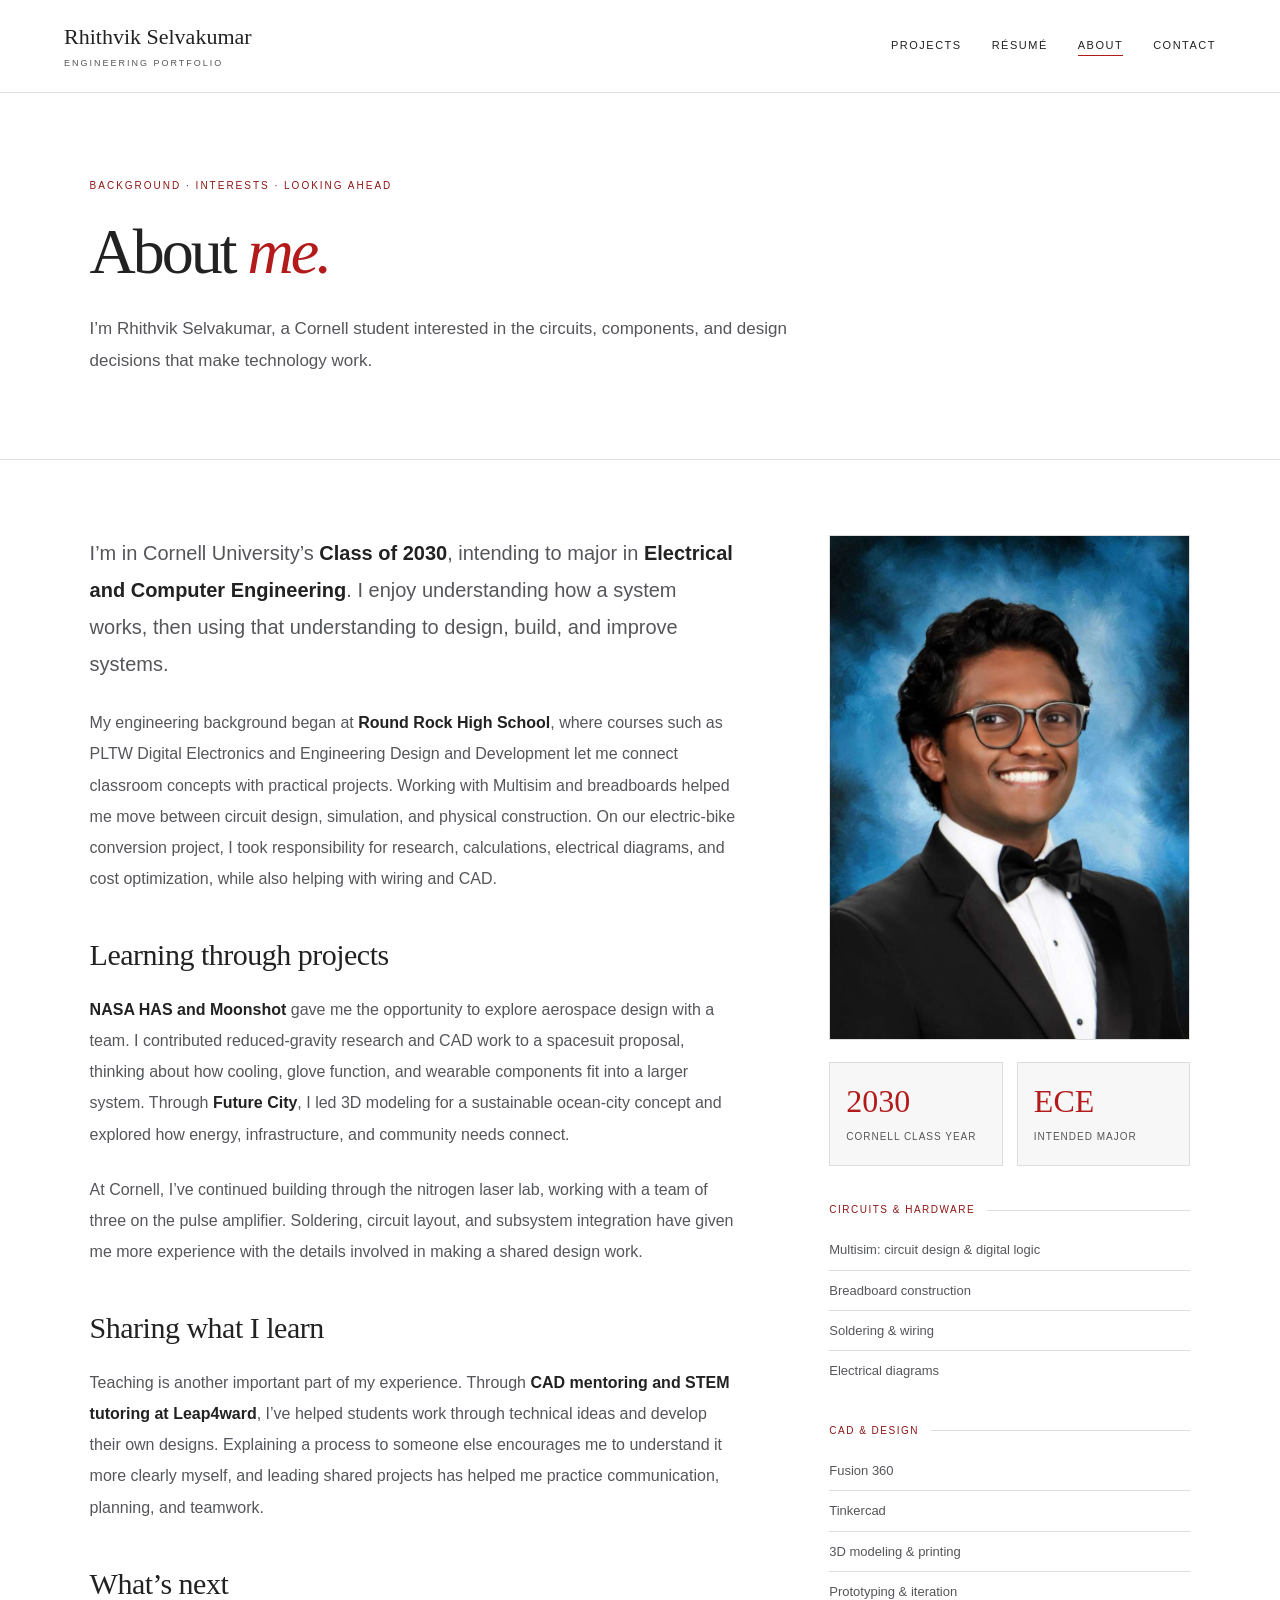
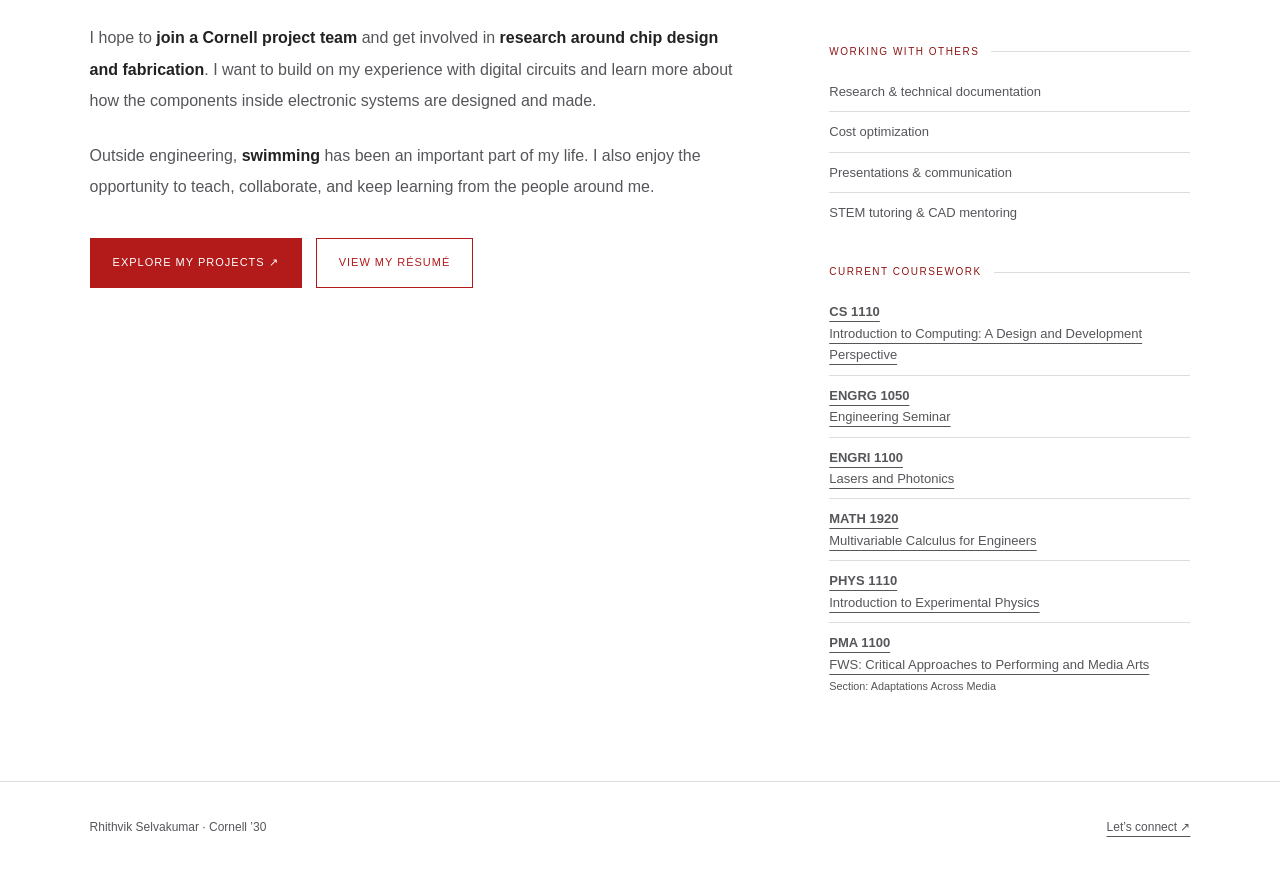
==== commit 441f24ae: "Add files via upload" ====
--- a/about.html
+++ b/about.html
@@ -1 +1 @@
-<!DOCTYPE html><html lang="en"><head><meta charset="UTF-8"><meta name="viewport" content="width=device-width,initial-scale=1"><title>About | Rhithvik Selvakumar</title><meta name="description" content="Meet Rhithvik Selvakumar, Cornell Class of 2030, with interests in electrical and computer engineering, chip design, CAD, and hands-on projects."><link rel="stylesheet" href="styles.css?v=laser-gallery-2"><link rel="stylesheet" href="about.css"></head><body><a class="skip" href="#main">Skip to content</a><header><a class="logo" href="index.html">Rhithvik Selvakumar<span>ENGINEERING PORTFOLIO</span></a><nav aria-label="Main navigation"><a href="projects.html">Projects</a><a href="resume.html">Résumé</a><a href="about.html" aria-current="page">About</a><a href="contact.html">Contact</a></nav></header><main id="main"><section class="intro about-intro"><p class="eyebrow">Background · Interests · Looking ahead</p><h1>About <em>me.</em></h1><p class="lead">I’m Rhithvik Selvakumar, a Cornell student interested in the circuits, components, and design decisions that make technology work.</p></section><section class="section about-layout"><div class="about-story"><p class="about-opening">I’m in Cornell University’s <strong>Class of 2030</strong>, intending to major in <strong>Electrical and Computer Engineering</strong>. I enjoy understanding how a system works, then using that understanding to design, build, and improve systems.</p><p>My engineering background began at <strong>Round Rock High School</strong>, where courses such as PLTW Digital Electronics and Engineering Design and Development let me connect classroom concepts with practical projects. Working with Multisim and breadboards helped me move between circuit design, simulation, and physical construction. On our electric-bike conversion project, I took responsibility for research, calculations, electrical diagrams, and cost optimization, while also helping with wiring and CAD.</p><h2>Learning through projects</h2><p><strong>NASA HAS and Moonshot</strong> gave me the opportunity to explore aerospace design with a team. I contributed reduced-gravity research and CAD work to a spacesuit proposal, thinking about how cooling, glove function, and wearable components fit into a larger system. Through <strong>Future City</strong>, I led 3D modeling for a sustainable ocean-city concept and explored how energy, infrastructure, and community needs connect.</p><p>At Cornell, I’ve continued building through the nitrogen laser lab, working with a team of three on the pulse amplifier. Soldering, circuit layout, and subsystem integration have given me more experience with the details involved in making a shared design work.</p><h2>Sharing what I learn</h2><p>Teaching is another important part of my experience. Through <strong>CAD mentoring and STEM tutoring at Leap4ward</strong>, I’ve helped students work through technical ideas and develop their own designs. Explaining a process to someone else encourages me to understand it more clearly myself, and leading shared projects has helped me practice communication, planning, and teamwork.</p><h2>What’s next</h2><p>I hope to <strong>join a Cornell project team</strong> and get involved in <strong>research around chip design and fabrication</strong>. I want to build on my experience with digital circuits and learn more about how the components inside electronic systems are designed and made.</p><p>Outside engineering, <strong>swimming</strong> has been an important part of my life. I also enjoy the opportunity to teach, collaborate, and keep learning from the people around me.</p><div class="actions about-actions"><a class="button" href="projects.html">Explore my projects ↗</a><a class="button outline" href="resume.html">View my résumé</a></div></div><aside class="about-aside" aria-label="Portrait, education, and skills"><img class="about-photo" src="images/about/rhithvik-headshot.jpg" alt="Portrait of Rhithvik Selvakumar" width="731" height="1024"><div class="about-facts"><div><strong>2030</strong><span>Cornell class year</span></div><div><strong>ECE</strong><span>Intended major</span></div></div><section class="about-skill"><h2>Circuits &amp; hardware</h2><ul><li>Multisim: circuit design &amp; digital logic</li><li>Breadboard construction</li><li>Soldering &amp; wiring</li><li>Electrical diagrams</li></ul></section><section class="about-skill"><h2>CAD &amp; design</h2><ul><li>Fusion 360</li><li>Tinkercad</li><li>3D modeling &amp; printing</li><li>Prototyping &amp; iteration</li></ul></section><section class="about-skill"><h2>Working with others</h2><ul><li>Research &amp; technical documentation</li><li>Cost optimization</li><li>Presentations &amp; communication</li><li>STEM tutoring &amp; CAD mentoring</li></ul></section><section class="about-skill"><h2>Current coursework</h2><ul><li><a href="https://catalog.cornell.edu/courses/cs/" target="_blank" rel="noopener"><strong>CS 1110</strong><br>Introduction to Computing: A Design and Development Perspective</a></li><li><a href="https://catalog.cornell.edu/courses/engrg/" target="_blank" rel="noopener"><strong>ENGRG 1050</strong><br>Engineering Seminar</a></li><li><a href="https://catalog.cornell.edu/courses/engri/" target="_blank" rel="noopener"><strong>ENGRI 1100</strong><br>Lasers and Photonics</a></li><li><a href="https://catalog.cornell.edu/courses/math/" target="_blank" rel="noopener"><strong>MATH 1920</strong><br>Multivariable Calculus for Engineers</a></li><li><a href="https://catalog.cornell.edu/courses/phys/" target="_blank" rel="noopener"><strong>PHYS 1110</strong><br>Introduction to Experimental Physics</a></li><li><a href="https://classes.cornell.edu/browse/roster/FA26/class/PMA/1100" target="_blank" rel="noopener"><strong>PMA 1100</strong><br>FWS: Critical Approaches to Performing and Media Arts</a><br><small>Section: Adaptations Across Media</small></li></ul></section></aside></section></main><footer><span>Rhithvik Selvakumar · Cornell ’30</span><a href="mailto:rhithvikselvakumar@gmail.com">Let’s connect ↗</a><small>Original starter: <a href="https://github.com/allansiby/Portfolio">allansiby</a> · Design inspiration: <a href="https://alansiby07.github.io/portfolio/">Alan Siby</a></small></footer></body></html>+<!DOCTYPE html><html lang="en"><head><meta charset="UTF-8"><meta name="viewport" content="width=device-width,initial-scale=1"><title>About | Rhithvik Selvakumar</title><meta name="description" content="Meet Rhithvik Selvakumar, Cornell Class of 2030, with interests in electrical and computer engineering, chip design, CAD, and hands-on projects."><link rel="stylesheet" href="styles.css?v=cornell-1"><link rel="stylesheet" href="about.css?v=cornell-1"></head><body><a class="skip" href="#main">Skip to content</a><header><a class="logo" href="index.html">Rhithvik Selvakumar<span>ENGINEERING PORTFOLIO</span></a><nav aria-label="Main navigation"><a href="projects.html">Projects</a><a href="resume.html">Résumé</a><a href="about.html" aria-current="page">About</a><a href="contact.html">Contact</a></nav></header><main id="main"><section class="intro about-intro"><p class="eyebrow">Background · Interests · Looking ahead</p><h1>About <em>me.</em></h1><p class="lead">I’m Rhithvik Selvakumar, a Cornell student interested in the circuits, components, and design decisions that make technology work.</p></section><section class="section about-layout"><div class="about-story"><p class="about-opening">I’m in Cornell University’s <strong>Class of 2030</strong>, intending to major in <strong>Electrical and Computer Engineering</strong>. I enjoy understanding how a system works, then using that understanding to design, build, and improve systems.</p><p>My engineering background began at <strong>Round Rock High School</strong>, where courses such as PLTW Digital Electronics and Engineering Design and Development let me connect classroom concepts with practical projects. Working with Multisim and breadboards helped me move between circuit design, simulation, and physical construction. On our electric-bike conversion project, I took responsibility for research, calculations, electrical diagrams, and cost optimization, while also helping with wiring and CAD.</p><h2>Learning through projects</h2><p><strong>NASA HAS and Moonshot</strong> gave me the opportunity to explore aerospace design with a team. I contributed reduced-gravity research and CAD work to a spacesuit proposal, thinking about how cooling, glove function, and wearable components fit into a larger system. Through <strong>Future City</strong>, I led 3D modeling for a sustainable ocean-city concept and explored how energy, infrastructure, and community needs connect.</p><p>At Cornell, I’ve continued building through the nitrogen laser lab, working with a team of three on the pulse amplifier. Soldering, circuit layout, and subsystem integration have given me more experience with the details involved in making a shared design work.</p><h2>Sharing what I learn</h2><p>Teaching is another important part of my experience. Through <strong>CAD mentoring and STEM tutoring at Leap4ward</strong>, I’ve helped students work through technical ideas and develop their own designs. Explaining a process to someone else encourages me to understand it more clearly myself, and leading shared projects has helped me practice communication, planning, and teamwork.</p><h2>What’s next</h2><p>I hope to <strong>join a Cornell project team</strong> and get involved in <strong>research around chip design and fabrication</strong>. I want to build on my experience with digital circuits and learn more about how the components inside electronic systems are designed and made.</p><p>Outside engineering, <strong>swimming</strong> has been an important part of my life. I also enjoy the opportunity to teach, collaborate, and keep learning from the people around me.</p><div class="actions about-actions"><a class="button" href="projects.html">Explore my projects ↗</a><a class="button outline" href="resume.html">View my résumé</a></div></div><aside class="about-aside" aria-label="Portrait, education, and skills"><img class="about-photo" src="images/about/rhithvik-headshot.jpg" alt="Portrait of Rhithvik Selvakumar" width="731" height="1024"><div class="about-facts"><div><strong>2030</strong><span>Cornell class year</span></div><div><strong>ECE</strong><span>Intended major</span></div></div><section class="about-skill"><h2>Circuits &amp; hardware</h2><ul><li>Multisim: circuit design &amp; digital logic</li><li>Breadboard construction</li><li>Soldering &amp; wiring</li><li>Electrical diagrams</li></ul></section><section class="about-skill"><h2>CAD &amp; design</h2><ul><li>Fusion 360</li><li>Tinkercad</li><li>3D modeling &amp; printing</li><li>Prototyping &amp; iteration</li></ul></section><section class="about-skill"><h2>Working with others</h2><ul><li>Research &amp; technical documentation</li><li>Cost optimization</li><li>Presentations &amp; communication</li><li>STEM tutoring &amp; CAD mentoring</li></ul></section><section class="about-skill"><h2>Current coursework</h2><ul><li><a href="https://catalog.cornell.edu/courses/cs/" target="_blank" rel="noopener"><strong>CS 1110</strong><br>Introduction to Computing: A Design and Development Perspective</a></li><li><a href="https://catalog.cornell.edu/courses/engrg/" target="_blank" rel="noopener"><strong>ENGRG 1050</strong><br>Engineering Seminar</a></li><li><a href="https://catalog.cornell.edu/courses/engri/" target="_blank" rel="noopener"><strong>ENGRI 1100</strong><br>Lasers and Photonics</a></li><li><a href="https://catalog.cornell.edu/courses/math/" target="_blank" rel="noopener"><strong>MATH 1920</strong><br>Multivariable Calculus for Engineers</a></li><li><a href="https://catalog.cornell.edu/courses/phys/" target="_blank" rel="noopener"><strong>PHYS 1110</strong><br>Introduction to Experimental Physics</a></li><li><a href="https://classes.cornell.edu/browse/roster/FA26/class/PMA/1100" target="_blank" rel="noopener"><strong>PMA 1100</strong><br>FWS: Critical Approaches to Performing and Media Arts</a><br><small>Section: Adaptations Across Media</small></li></ul></section></aside></section></main><footer><span>Rhithvik Selvakumar · Cornell ’30</span><a href="mailto:rhithvikselvakumar@gmail.com">Let’s connect ↗</a></footer></body></html>
--- a/styles.css
+++ b/styles.css
@@ -1,6 +1,9 @@
-*{box-sizing:border-box}html{scroll-behavior:smooth}body{margin:0;background:#f7f6f2;color:#242521;font:16px/1.75 Arial,Helvetica,sans-serif}a{color:inherit;text-underline-offset:5px}a:hover{color:#a43f23}header{display:flex;justify-content:space-between;align-items:center;padding:24px 5%;border-bottom:1px solid #dedbd3;gap:25px}.logo{font:22px Georgia,serif;text-decoration:none}.logo span{display:block;font:9px Arial,sans-serif;letter-spacing:2px;margin-top:8px;color:#69685e}nav{display:flex;gap:30px}nav a{font-size:11px;letter-spacing:1.5px;text-transform:uppercase;text-decoration:none}nav a[aria-current]{border-bottom:1px solid #b44729}.hero{display:grid;grid-template-columns:1.1fr 1fr;align-items:center;gap:7%;min-height:740px;padding:80px 7%;border-bottom:1px solid #dedbd3}h1,h2,h3{font-family:Georgia,'Times New Roman',serif;font-weight:400;line-height:1.12;margin:0}h1{font-size:clamp(48px,6.4vw,88px);letter-spacing:-3px}h2{font-size:42px;letter-spacing:-1px}h3{font-size:25px}em{color:#b44729;font-weight:400}.eyebrow{font:10px/1.6 Arial,sans-serif;text-transform:uppercase;letter-spacing:2px;color:#a43f23;margin:0 0 22px}.lead{max-width:510px;color:#64645b;line-height:1.9;margin:25px 0 32px;font-size:17px}.actions{display:flex;flex-wrap:wrap;gap:14px}.button{display:inline-block;padding:13px 22px;background:#252720;color:#fff;text-decoration:none;font-size:11px;letter-spacing:1px;text-transform:uppercase;border:1px solid #252720}.button:hover{background:#a43f23;color:white}.outline{background:transparent;color:#252720}.hero-art svg{width:100%;display:block}.hero-art p{font:italic 14px Georgia,serif;text-align:right;color:#747064;margin-top:15px}.section{padding:75px 7%;border-bottom:1px solid #dedbd3}.section-head{display:flex;justify-content:space-between;align-items:end;gap:20px;margin-bottom:35px}.section-head a{font-size:12px}.gallery{display:grid;grid-template-columns:repeat(2,minmax(0,1fr));gap:28px}.card{border:1px solid #dedbd3;text-decoration:none;display:block;transition:transform .2s}.card:hover{transform:translateY(-4px);color:inherit;border-color:#b44729}.card-art{height:230px;overflow:hidden;background:#efede6}.card-art svg{width:100%;height:100%}.card-text{padding:26px}.card-text .eyebrow{margin-bottom:12px}.card h3 span{float:right;color:#b44729}.card p:not(.eyebrow){font-size:14px;color:#66665e;margin-bottom:0}.ruled{border-bottom:1px solid #dedbd3;padding-bottom:15px}.timeline{margin:40px 0 0 5px;border-left:1px solid #d0c9bc;padding-left:35px}.timeline article{position:relative;max-width:660px;margin-bottom:38px}.timeline article:before{content:'';position:absolute;left:-40px;top:4px;width:9px;height:9px;border-radius:50%;background:#b44729}.timeline .eyebrow{margin-bottom:8px}.timeline p:not(.eyebrow){color:#64645b;font-size:15px}.intro{padding:85px 7% 50px;border-bottom:1px solid #dedbd3}.intro h1{max-width:950px;font-size:clamp(40px,5vw,68px)}.two-col,.detail{display:grid;grid-template-columns:1fr 1fr;gap:65px}.prose{max-width:1000px}.prose p{color:#64645b}.prose h2{margin-bottom:26px}.prose h2:not(:first-child){margin-top:45px}.prose h3{font-size:22px;margin-top:26px}.panel{background:#efede6;padding:35px}.panel ul{padding-left:20px;columns:2}.project-art svg{width:100%}.note{font-size:12px;border-top:1px solid #ddd7cc;padding-top:20px}.contact{display:grid;gap:25px}.contact a{font-size:clamp(16px,2.5vw,30px);overflow-wrap:anywhere}footer{padding:35px 7%;display:flex;flex-wrap:wrap;gap:20px;justify-content:space-between;font-size:12px;color:#64645b}footer small{width:100%;font-size:10px}a:focus-visible{outline:3px solid #b44729;outline-offset:5px}.skip{position:absolute;top:-100px;background:white;padding:12px}.skip:focus{top:5px;z-index:10}@media(max-width:760px){header{align-items:flex-start;flex-direction:column;padding:22px 6%}nav{gap:22px;flex-wrap:wrap}.hero{grid-template-columns:1fr;min-height:auto;padding:55px 6%;gap:35px}h1{letter-spacing:-2px}.hero-art{max-width:430px}.section,.intro{padding:48px 6%}.gallery,.two-col,.detail{grid-template-columns:1fr;gap:25px}.section-head{align-items:start}h2{font-size:32px}.card-art{height:210px}.lead{font-size:16px}.intro h1{overflow-wrap:anywhere}footer{padding:28px 6%}}@media(prefers-reduced-motion:reduce){html{scroll-behavior:auto}.card{transition:none}}@media print{header,footer,.actions{display:none}.hero{min-height:0}.section{padding:20px}.card{break-inside:avoid}body{background:white}}
+*{box-sizing:border-box}html{scroll-behavior:smooth}body{margin:0;background:#ffffff;color:#222222;font:16px/1.75 Arial,Helvetica,sans-serif}a{color:inherit;text-underline-offset:5px}a:hover{color:#8f1515}header{display:flex;justify-content:space-between;align-items:center;padding:24px 5%;border-bottom:1px solid #dddddd;gap:25px}.logo{font:22px Georgia,serif;text-decoration:none}.logo span{display:block;font:9px Arial,sans-serif;letter-spacing:2px;margin-top:8px;color:#55565a}nav{display:flex;gap:30px}nav a{font-size:11px;letter-spacing:1.5px;text-transform:uppercase;text-decoration:none}nav a[aria-current]{border-bottom:1px solid #b31b1b}.hero{display:grid;grid-template-columns:1.1fr 1fr;align-items:center;gap:7%;min-height:740px;padding:80px 7%;border-bottom:1px solid #dddddd}h1,h2,h3{font-family:Georgia,'Times New Roman',serif;font-weight:400;line-height:1.12;margin:0}h1{font-size:clamp(48px,6.4vw,88px);letter-spacing:-3px}h2{font-size:42px;letter-spacing:-1px}h3{font-size:25px}em{color:#b31b1b;font-weight:400}.eyebrow{font:10px/1.6 Arial,sans-serif;text-transform:uppercase;letter-spacing:2px;color:#8f1515;margin:0 0 22px}.lead{max-width:510px;color:#55565a;line-height:1.9;margin:25px 0 32px;font-size:17px}.actions{display:flex;flex-wrap:wrap;gap:14px}.button{display:inline-block;padding:13px 22px;background:#222222;color:#fff;text-decoration:none;font-size:11px;letter-spacing:1px;text-transform:uppercase;border:1px solid #222222}.button:hover{background:#8f1515;color:white}.outline{background:transparent;color:#222222}.hero-art svg{width:100%;display:block}.hero-art p{font:italic 14px Georgia,serif;text-align:right;color:#666666;margin-top:15px}.section{padding:75px 7%;border-bottom:1px solid #dddddd}.section-head{display:flex;justify-content:space-between;align-items:end;gap:20px;margin-bottom:35px}.section-head a{font-size:12px}.gallery{display:grid;grid-template-columns:repeat(2,minmax(0,1fr));gap:28px}.card{border:1px solid #dddddd;text-decoration:none;display:block;transition:transform .2s}.card:hover{transform:translateY(-4px);color:inherit;border-color:#b31b1b}.card-art{height:230px;overflow:hidden;background:#f2f2f2}.card-art svg{width:100%;height:100%}.card-text{padding:26px}.card-text .eyebrow{margin-bottom:12px}.card h3 span{float:right;color:#b31b1b}.card p:not(.eyebrow){font-size:14px;color:#55565a;margin-bottom:0}.ruled{border-bottom:1px solid #dddddd;padding-bottom:15px}.timeline{margin:40px 0 0 5px;border-left:1px solid #dddddd;padding-left:35px}.timeline article{position:relative;max-width:660px;margin-bottom:38px}.timeline article:before{content:'';position:absolute;left:-40px;top:4px;width:9px;height:9px;border-radius:50%;background:#b31b1b}.timeline .eyebrow{margin-bottom:8px}.timeline p:not(.eyebrow){color:#55565a;font-size:15px}.intro{padding:85px 7% 50px;border-bottom:1px solid #dddddd}.intro h1{max-width:950px;font-size:clamp(40px,5vw,68px)}.two-col,.detail{display:grid;grid-template-columns:1fr 1fr;gap:65px}.prose{max-width:1000px}.prose p{color:#55565a}.prose h2{margin-bottom:26px}.prose h2:not(:first-child){margin-top:45px}.prose h3{font-size:22px;margin-top:26px}.panel{background:#f2f2f2;padding:35px}.panel ul{padding-left:20px;columns:2}.project-art svg{width:100%}.note{font-size:12px;border-top:1px solid #dddddd;padding-top:20px}.contact{display:grid;gap:25px}.contact a{font-size:clamp(16px,2.5vw,30px);overflow-wrap:anywhere}footer{padding:35px 7%;display:flex;flex-wrap:wrap;gap:20px;justify-content:space-between;font-size:12px;color:#55565a}footer small{width:100%;font-size:10px}a:focus-visible{outline:3px solid #b31b1b;outline-offset:5px}.skip{position:absolute;top:-100px;background:white;padding:12px}.skip:focus{top:5px;z-index:10}@media(max-width:760px){header{align-items:flex-start;flex-direction:column;padding:22px 6%}nav{gap:22px;flex-wrap:wrap}.hero{grid-template-columns:1fr;min-height:auto;padding:55px 6%;gap:35px}h1{letter-spacing:-2px}.hero-art{max-width:430px}.section,.intro{padding:48px 6%}.gallery,.two-col,.detail{grid-template-columns:1fr;gap:25px}.section-head{align-items:start}h2{font-size:32px}.card-art{height:210px}.lead{font-size:16px}.intro h1{overflow-wrap:anywhere}footer{padding:28px 6%}}@media(prefers-reduced-motion:reduce){html{scroll-behavior:auto}.card{transition:none}}@media print{header,footer,.actions{display:none}.hero{min-height:0}.section{padding:20px}.card{break-inside:avoid}body{background:white}}
 
 /* Laser project gallery */
-.card-art img{width:100%;height:100%;object-fit:cover}.project-summary{max-width:850px;margin-bottom:35px}.project-summary p:not(.eyebrow){color:#64645b}.carousel{max-width:1100px;margin:0 auto 65px}.carousel-stage{height:clamp(290px,60vw,650px);background:#eae7df;display:flex;align-items:center;justify-content:center;touch-action:pan-y}.carousel-stage img,.carousel-stage video{width:100%;height:100%;object-fit:contain}.carousel-controls{display:flex;justify-content:space-between;align-items:center;gap:12px;margin:18px 0}.carousel button{cursor:pointer;font:inherit;background:transparent;color:#252720;border:1px solid #b9b3a7;padding:10px 16px;min-height:44px}.carousel button:hover{border-color:#a43f23;color:#a43f23}.carousel button:focus-visible{outline:3px solid #b44729;outline-offset:3px}#laser-caption{margin-bottom:5px;color:#64645b}#laser-original{font-size:12px}.carousel-thumbs{display:flex;gap:9px;overflow-x:auto;padding:15px 3px}.carousel-thumbs button{padding:3px;flex:0 0 88px;height:70px}.carousel-thumbs img{width:100%;height:100%;object-fit:cover}.carousel-thumbs button[aria-current=true]{border:3px solid #a43f23}.case-study{display:grid;grid-template-columns:1fr 1fr;gap:40px 55px;margin-bottom:45px}.case-study h2{font-size:30px}.case-study p,.case-study li{color:#64645b}.case-study ul{padding-left:20px}@media(max-width:760px){.case-study{grid-template-columns:1fr}.carousel-controls button{font-size:13px;padding:10px}.carousel-stage{height:380px}}
+.card-art img{width:100%;height:100%;object-fit:cover}.project-summary{max-width:850px;margin-bottom:35px}.project-summary p:not(.eyebrow){color:#55565a}.carousel{max-width:1100px;margin:0 auto 65px}.carousel-stage{height:clamp(290px,60vw,650px);background:#f2f2f2;display:flex;align-items:center;justify-content:center;touch-action:pan-y}.carousel-stage img,.carousel-stage video{width:100%;height:100%;object-fit:contain}.carousel-controls{display:flex;justify-content:space-between;align-items:center;gap:12px;margin:18px 0}.carousel button{cursor:pointer;font:inherit;background:transparent;color:#222222;border:1px solid #bbbbbb;padding:10px 16px;min-height:44px}.carousel button:hover{border-color:#8f1515;color:#8f1515}.carousel button:focus-visible{outline:3px solid #b31b1b;outline-offset:3px}#laser-caption{margin-bottom:5px;color:#55565a}#laser-original{font-size:12px}.carousel-thumbs{display:flex;gap:9px;overflow-x:auto;padding:15px 3px}.carousel-thumbs button{padding:3px;flex:0 0 88px;height:70px}.carousel-thumbs img{width:100%;height:100%;object-fit:cover}.carousel-thumbs button[aria-current=true]{border:3px solid #8f1515}.case-study{display:grid;grid-template-columns:1fr 1fr;gap:40px 55px;margin-bottom:45px}.case-study h2{font-size:30px}.case-study p,.case-study li{color:#55565a}.case-study ul{padding-left:20px}@media(max-width:760px){.case-study{grid-template-columns:1fr}.carousel-controls button{font-size:13px;padding:10px}.carousel-stage{height:380px}}
 
-.carousel-thumbs button{position:relative}.video-badge{position:absolute;bottom:3px;right:3px;background:#252720;color:white;font-size:12px;padding:0 6px;border-radius:2px}
+.carousel-thumbs button{position:relative}.video-badge{position:absolute;bottom:3px;right:3px;background:#222222;color:white;font-size:12px;padding:0 6px;border-radius:2px}
+
+/* Cornell-inspired personal portfolio palette */
+.button:not(.outline){background:#b31b1b;border-color:#b31b1b}.button:not(.outline):hover{background:#8f1515;border-color:#8f1515}.button.outline{border-color:#b31b1b;color:#b31b1b}.button.outline:hover{background:#b31b1b;color:#ffffff}::selection{background:#f4dada;color:#222222}
--- a/about.css
+++ b/about.css
@@ -1 +1 @@
-.about-intro .lead{max-width:740px}.about-layout{display:grid;grid-template-columns:minmax(0,1.8fr) minmax(250px,1fr);gap:clamp(40px,7vw,100px);align-items:start}.about-story{color:#64645b;font-size:16px;line-height:1.95}.about-story p{margin:0 0 24px}.about-story .about-opening{font-size:20px;line-height:1.85}.about-story strong{color:#242521;font-weight:600}.about-story h2{font-size:30px;line-height:1.25;letter-spacing:-.5px;margin:42px 0 20px;color:#242521}.about-photo{display:block;width:100%;height:auto;border:1px solid #dedbd3}.about-facts{display:grid;grid-template-columns:1fr 1fr;gap:14px;margin:22px 0 36px}.about-facts>div{border:1px solid #dedbd3;padding:20px 16px;background:#faf9f6}.about-facts strong{display:block;font:32px/1.15 Georgia,serif;color:#b44729;margin-bottom:8px}.about-facts span{display:block;font:10px/1.7 Arial,sans-serif;letter-spacing:1px;text-transform:uppercase;color:#64645b}.about-skill{margin-top:32px}.about-skill h2{display:flex;align-items:center;gap:12px;font:10px/1.6 Arial,sans-serif;text-transform:uppercase;letter-spacing:1.5px;color:#a43f23}.about-skill h2:after{content:'';height:1px;flex:1;background:#dedbd3}.about-skill ul{list-style:none;padding:0;margin:12px 0 0}.about-skill li{padding:9px 0;border-bottom:1px solid #dedbd3;color:#64645b;font-size:13px;line-height:1.65}.about-skill li:last-child{border-bottom:0}.about-actions{margin-top:36px}@media(max-width:760px){.about-layout{grid-template-columns:1fr;gap:42px}.about-aside{display:grid;grid-template-columns:1fr 1fr;gap:0 24px}.about-photo{grid-column:1/-1;max-width:320px;margin:auto}.about-facts{grid-column:1/-1;width:100%;max-width:420px;margin:22px auto 0}.about-story .about-opening{font-size:18px}.about-story h2{font-size:27px}.about-story{font-size:15px}}@media(max-width:420px){.about-aside{grid-template-columns:1fr}.about-skill{grid-column:1/-1}}@media print{.about-layout{grid-template-columns:2fr 1fr;gap:30px}.about-story{font-size:12px}.about-story h2{margin-top:24px}}
+.about-intro .lead{max-width:740px}.about-layout{display:grid;grid-template-columns:minmax(0,1.8fr) minmax(250px,1fr);gap:clamp(40px,7vw,100px);align-items:start}.about-story{color:#55565a;font-size:16px;line-height:1.95}.about-story p{margin:0 0 24px}.about-story .about-opening{font-size:20px;line-height:1.85}.about-story strong{color:#222222;font-weight:600}.about-story h2{font-size:30px;line-height:1.25;letter-spacing:-.5px;margin:42px 0 20px;color:#222222}.about-photo{display:block;width:100%;height:auto;border:1px solid #dddddd}.about-facts{display:grid;grid-template-columns:1fr 1fr;gap:14px;margin:22px 0 36px}.about-facts>div{border:1px solid #dddddd;padding:20px 16px;background:#f7f7f7}.about-facts strong{display:block;font:32px/1.15 Georgia,serif;color:#b31b1b;margin-bottom:8px}.about-facts span{display:block;font:10px/1.7 Arial,sans-serif;letter-spacing:1px;text-transform:uppercase;color:#55565a}.about-skill{margin-top:32px}.about-skill h2{display:flex;align-items:center;gap:12px;font:10px/1.6 Arial,sans-serif;text-transform:uppercase;letter-spacing:1.5px;color:#8f1515}.about-skill h2:after{content:'';height:1px;flex:1;background:#dddddd}.about-skill ul{list-style:none;padding:0;margin:12px 0 0}.about-skill li{padding:9px 0;border-bottom:1px solid #dddddd;color:#55565a;font-size:13px;line-height:1.65}.about-skill li:last-child{border-bottom:0}.about-actions{margin-top:36px}@media(max-width:760px){.about-layout{grid-template-columns:1fr;gap:42px}.about-aside{display:grid;grid-template-columns:1fr 1fr;gap:0 24px}.about-photo{grid-column:1/-1;max-width:320px;margin:auto}.about-facts{grid-column:1/-1;width:100%;max-width:420px;margin:22px auto 0}.about-story .about-opening{font-size:18px}.about-story h2{font-size:27px}.about-story{font-size:15px}}@media(max-width:420px){.about-aside{grid-template-columns:1fr}.about-skill{grid-column:1/-1}}@media print{.about-layout{grid-template-columns:2fr 1fr;gap:30px}.about-story{font-size:12px}.about-story h2{margin-top:24px}}
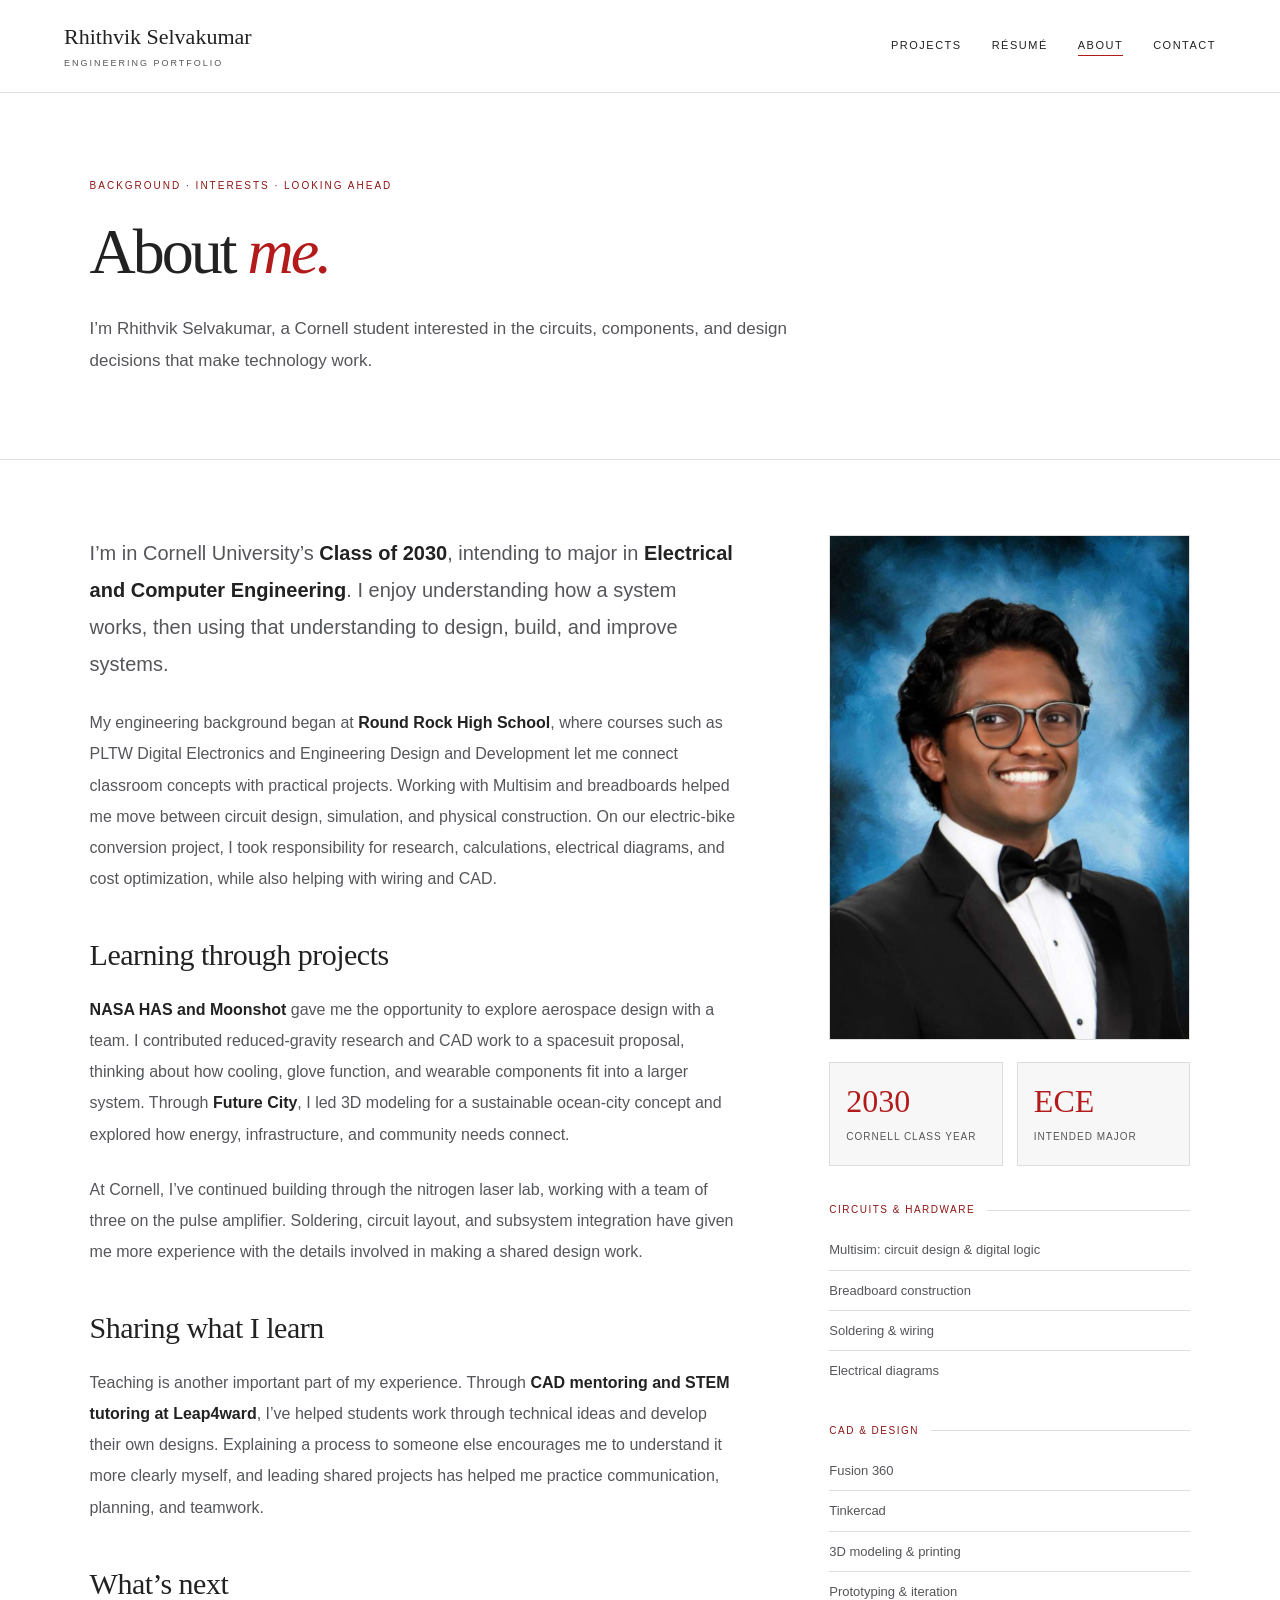
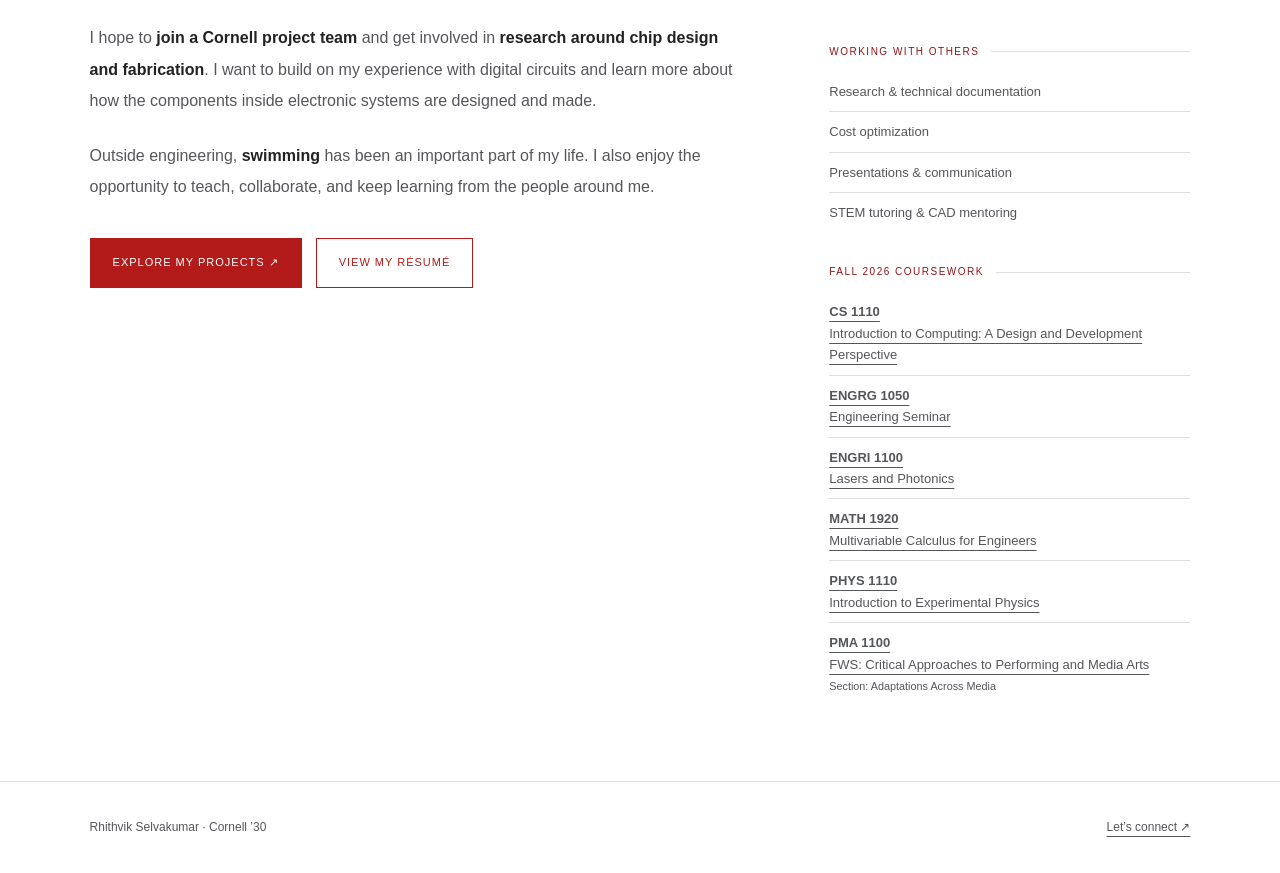
==== commit 02b2db04: "Add files via upload" ====
--- a/about.html
+++ b/about.html
@@ -1 +1 @@
-<!DOCTYPE html><html lang="en"><head><meta charset="UTF-8"><meta name="viewport" content="width=device-width,initial-scale=1"><title>About | Rhithvik Selvakumar</title><meta name="description" content="Meet Rhithvik Selvakumar, Cornell Class of 2030, with interests in electrical and computer engineering, chip design, CAD, and hands-on projects."><link rel="stylesheet" href="styles.css?v=cornell-1"><link rel="stylesheet" href="about.css?v=cornell-1"></head><body><a class="skip" href="#main">Skip to content</a><header><a class="logo" href="index.html">Rhithvik Selvakumar<span>ENGINEERING PORTFOLIO</span></a><nav aria-label="Main navigation"><a href="projects.html">Projects</a><a href="resume.html">Résumé</a><a href="about.html" aria-current="page">About</a><a href="contact.html">Contact</a></nav></header><main id="main"><section class="intro about-intro"><p class="eyebrow">Background · Interests · Looking ahead</p><h1>About <em>me.</em></h1><p class="lead">I’m Rhithvik Selvakumar, a Cornell student interested in the circuits, components, and design decisions that make technology work.</p></section><section class="section about-layout"><div class="about-story"><p class="about-opening">I’m in Cornell University’s <strong>Class of 2030</strong>, intending to major in <strong>Electrical and Computer Engineering</strong>. I enjoy understanding how a system works, then using that understanding to design, build, and improve systems.</p><p>My engineering background began at <strong>Round Rock High School</strong>, where courses such as PLTW Digital Electronics and Engineering Design and Development let me connect classroom concepts with practical projects. Working with Multisim and breadboards helped me move between circuit design, simulation, and physical construction. On our electric-bike conversion project, I took responsibility for research, calculations, electrical diagrams, and cost optimization, while also helping with wiring and CAD.</p><h2>Learning through projects</h2><p><strong>NASA HAS and Moonshot</strong> gave me the opportunity to explore aerospace design with a team. I contributed reduced-gravity research and CAD work to a spacesuit proposal, thinking about how cooling, glove function, and wearable components fit into a larger system. Through <strong>Future City</strong>, I led 3D modeling for a sustainable ocean-city concept and explored how energy, infrastructure, and community needs connect.</p><p>At Cornell, I’ve continued building through the nitrogen laser lab, working with a team of three on the pulse amplifier. Soldering, circuit layout, and subsystem integration have given me more experience with the details involved in making a shared design work.</p><h2>Sharing what I learn</h2><p>Teaching is another important part of my experience. Through <strong>CAD mentoring and STEM tutoring at Leap4ward</strong>, I’ve helped students work through technical ideas and develop their own designs. Explaining a process to someone else encourages me to understand it more clearly myself, and leading shared projects has helped me practice communication, planning, and teamwork.</p><h2>What’s next</h2><p>I hope to <strong>join a Cornell project team</strong> and get involved in <strong>research around chip design and fabrication</strong>. I want to build on my experience with digital circuits and learn more about how the components inside electronic systems are designed and made.</p><p>Outside engineering, <strong>swimming</strong> has been an important part of my life. I also enjoy the opportunity to teach, collaborate, and keep learning from the people around me.</p><div class="actions about-actions"><a class="button" href="projects.html">Explore my projects ↗</a><a class="button outline" href="resume.html">View my résumé</a></div></div><aside class="about-aside" aria-label="Portrait, education, and skills"><img class="about-photo" src="images/about/rhithvik-headshot.jpg" alt="Portrait of Rhithvik Selvakumar" width="731" height="1024"><div class="about-facts"><div><strong>2030</strong><span>Cornell class year</span></div><div><strong>ECE</strong><span>Intended major</span></div></div><section class="about-skill"><h2>Circuits &amp; hardware</h2><ul><li>Multisim: circuit design &amp; digital logic</li><li>Breadboard construction</li><li>Soldering &amp; wiring</li><li>Electrical diagrams</li></ul></section><section class="about-skill"><h2>CAD &amp; design</h2><ul><li>Fusion 360</li><li>Tinkercad</li><li>3D modeling &amp; printing</li><li>Prototyping &amp; iteration</li></ul></section><section class="about-skill"><h2>Working with others</h2><ul><li>Research &amp; technical documentation</li><li>Cost optimization</li><li>Presentations &amp; communication</li><li>STEM tutoring &amp; CAD mentoring</li></ul></section><section class="about-skill"><h2>Current coursework</h2><ul><li><a href="https://catalog.cornell.edu/courses/cs/" target="_blank" rel="noopener"><strong>CS 1110</strong><br>Introduction to Computing: A Design and Development Perspective</a></li><li><a href="https://catalog.cornell.edu/courses/engrg/" target="_blank" rel="noopener"><strong>ENGRG 1050</strong><br>Engineering Seminar</a></li><li><a href="https://catalog.cornell.edu/courses/engri/" target="_blank" rel="noopener"><strong>ENGRI 1100</strong><br>Lasers and Photonics</a></li><li><a href="https://catalog.cornell.edu/courses/math/" target="_blank" rel="noopener"><strong>MATH 1920</strong><br>Multivariable Calculus for Engineers</a></li><li><a href="https://catalog.cornell.edu/courses/phys/" target="_blank" rel="noopener"><strong>PHYS 1110</strong><br>Introduction to Experimental Physics</a></li><li><a href="https://classes.cornell.edu/browse/roster/FA26/class/PMA/1100" target="_blank" rel="noopener"><strong>PMA 1100</strong><br>FWS: Critical Approaches to Performing and Media Arts</a><br><small>Section: Adaptations Across Media</small></li></ul></section></aside></section></main><footer><span>Rhithvik Selvakumar · Cornell ’30</span><a href="mailto:rhithvikselvakumar@gmail.com">Let’s connect ↗</a></footer></body></html>+<!DOCTYPE html><html lang="en"><head><meta charset="UTF-8"><meta name="viewport" content="width=device-width,initial-scale=1"><title>About | Rhithvik Selvakumar</title><meta name="description" content="Meet Rhithvik Selvakumar, Cornell Class of 2030, with interests in electrical and computer engineering, chip design, CAD, and hands-on projects."><link rel="stylesheet" href="styles.css?v=cornell-1"><link rel="stylesheet" href="about.css?v=cornell-1"></head><body><a class="skip" href="#main">Skip to content</a><header><a class="logo" href="index.html">Rhithvik Selvakumar<span>ENGINEERING PORTFOLIO</span></a><nav aria-label="Main navigation"><a href="projects.html">Projects</a><a href="resume.html">Résumé</a><a href="about.html" aria-current="page">About</a><a href="contact.html">Contact</a></nav></header><main id="main"><section class="intro about-intro"><p class="eyebrow">Background · Interests · Looking ahead</p><h1>About <em>me.</em></h1><p class="lead">I’m Rhithvik Selvakumar, a Cornell student interested in the circuits, components, and design decisions that make technology work.</p></section><section class="section about-layout"><div class="about-story"><p class="about-opening">I’m in Cornell University’s <strong>Class of 2030</strong>, intending to major in <strong>Electrical and Computer Engineering</strong>. I enjoy understanding how a system works, then using that understanding to design, build, and improve systems.</p><p>My engineering background began at <strong>Round Rock High School</strong>, where courses such as PLTW Digital Electronics and Engineering Design and Development let me connect classroom concepts with practical projects. Working with Multisim and breadboards helped me move between circuit design, simulation, and physical construction. On our electric-bike conversion project, I took responsibility for research, calculations, electrical diagrams, and cost optimization, while also helping with wiring and CAD.</p><h2>Learning through projects</h2><p><strong>NASA HAS and Moonshot</strong> gave me the opportunity to explore aerospace design with a team. I contributed reduced-gravity research and CAD work to a spacesuit proposal, thinking about how cooling, glove function, and wearable components fit into a larger system. Through <strong>Future City</strong>, I led 3D modeling for a sustainable ocean-city concept and explored how energy, infrastructure, and community needs connect.</p><p>At Cornell, I’ve continued building through the nitrogen laser lab, working with a team of three on the pulse amplifier. Soldering, circuit layout, and subsystem integration have given me more experience with the details involved in making a shared design work.</p><h2>Sharing what I learn</h2><p>Teaching is another important part of my experience. Through <strong>CAD mentoring and STEM tutoring at Leap4ward</strong>, I’ve helped students work through technical ideas and develop their own designs. Explaining a process to someone else encourages me to understand it more clearly myself, and leading shared projects has helped me practice communication, planning, and teamwork.</p><h2>What’s next</h2><p>I hope to <strong>join a Cornell project team</strong> and get involved in <strong>research around chip design and fabrication</strong>. I want to build on my experience with digital circuits and learn more about how the components inside electronic systems are designed and made.</p><p>Outside engineering, <strong>swimming</strong> has been an important part of my life. I also enjoy the opportunity to teach, collaborate, and keep learning from the people around me.</p><div class="actions about-actions"><a class="button" href="projects.html">Explore my projects ↗</a><a class="button outline" href="resume.html">View my résumé</a></div></div><aside class="about-aside" aria-label="Portrait, education, and skills"><img class="about-photo" src="images/about/rhithvik-headshot.jpg" alt="Portrait of Rhithvik Selvakumar" width="731" height="1024"><div class="about-facts"><div><strong>2030</strong><span>Cornell class year</span></div><div><strong>ECE</strong><span>Intended major</span></div></div><section class="about-skill"><h2>Circuits &amp; hardware</h2><ul><li>Multisim: circuit design &amp; digital logic</li><li>Breadboard construction</li><li>Soldering &amp; wiring</li><li>Electrical diagrams</li></ul></section><section class="about-skill"><h2>CAD &amp; design</h2><ul><li>Fusion 360</li><li>Tinkercad</li><li>3D modeling &amp; printing</li><li>Prototyping &amp; iteration</li></ul></section><section class="about-skill"><h2>Working with others</h2><ul><li>Research &amp; technical documentation</li><li>Cost optimization</li><li>Presentations &amp; communication</li><li>STEM tutoring &amp; CAD mentoring</li></ul></section><section class="about-skill"><h2>Fall 2026 coursework</h2><ul><li><a href="https://catalog.cornell.edu/courses/cs/" target="_blank" rel="noopener"><strong>CS 1110</strong><br>Introduction to Computing: A Design and Development Perspective</a></li><li><a href="https://catalog.cornell.edu/courses/engrg/" target="_blank" rel="noopener"><strong>ENGRG 1050</strong><br>Engineering Seminar</a></li><li><a href="https://catalog.cornell.edu/courses/engri/" target="_blank" rel="noopener"><strong>ENGRI 1100</strong><br>Lasers and Photonics</a></li><li><a href="https://catalog.cornell.edu/courses/math/" target="_blank" rel="noopener"><strong>MATH 1920</strong><br>Multivariable Calculus for Engineers</a></li><li><a href="https://catalog.cornell.edu/courses/phys/" target="_blank" rel="noopener"><strong>PHYS 1110</strong><br>Introduction to Experimental Physics</a></li><li><a href="https://classes.cornell.edu/browse/roster/FA26/class/PMA/1100" target="_blank" rel="noopener"><strong>PMA 1100</strong><br>FWS: Critical Approaches to Performing and Media Arts</a><br><small>Section: Adaptations Across Media</small></li></ul></section></aside></section></main><footer><span>Rhithvik Selvakumar · Cornell ’30</span><a href="mailto:rhithvikselvakumar@gmail.com">Let’s connect ↗</a></footer></body></html>
